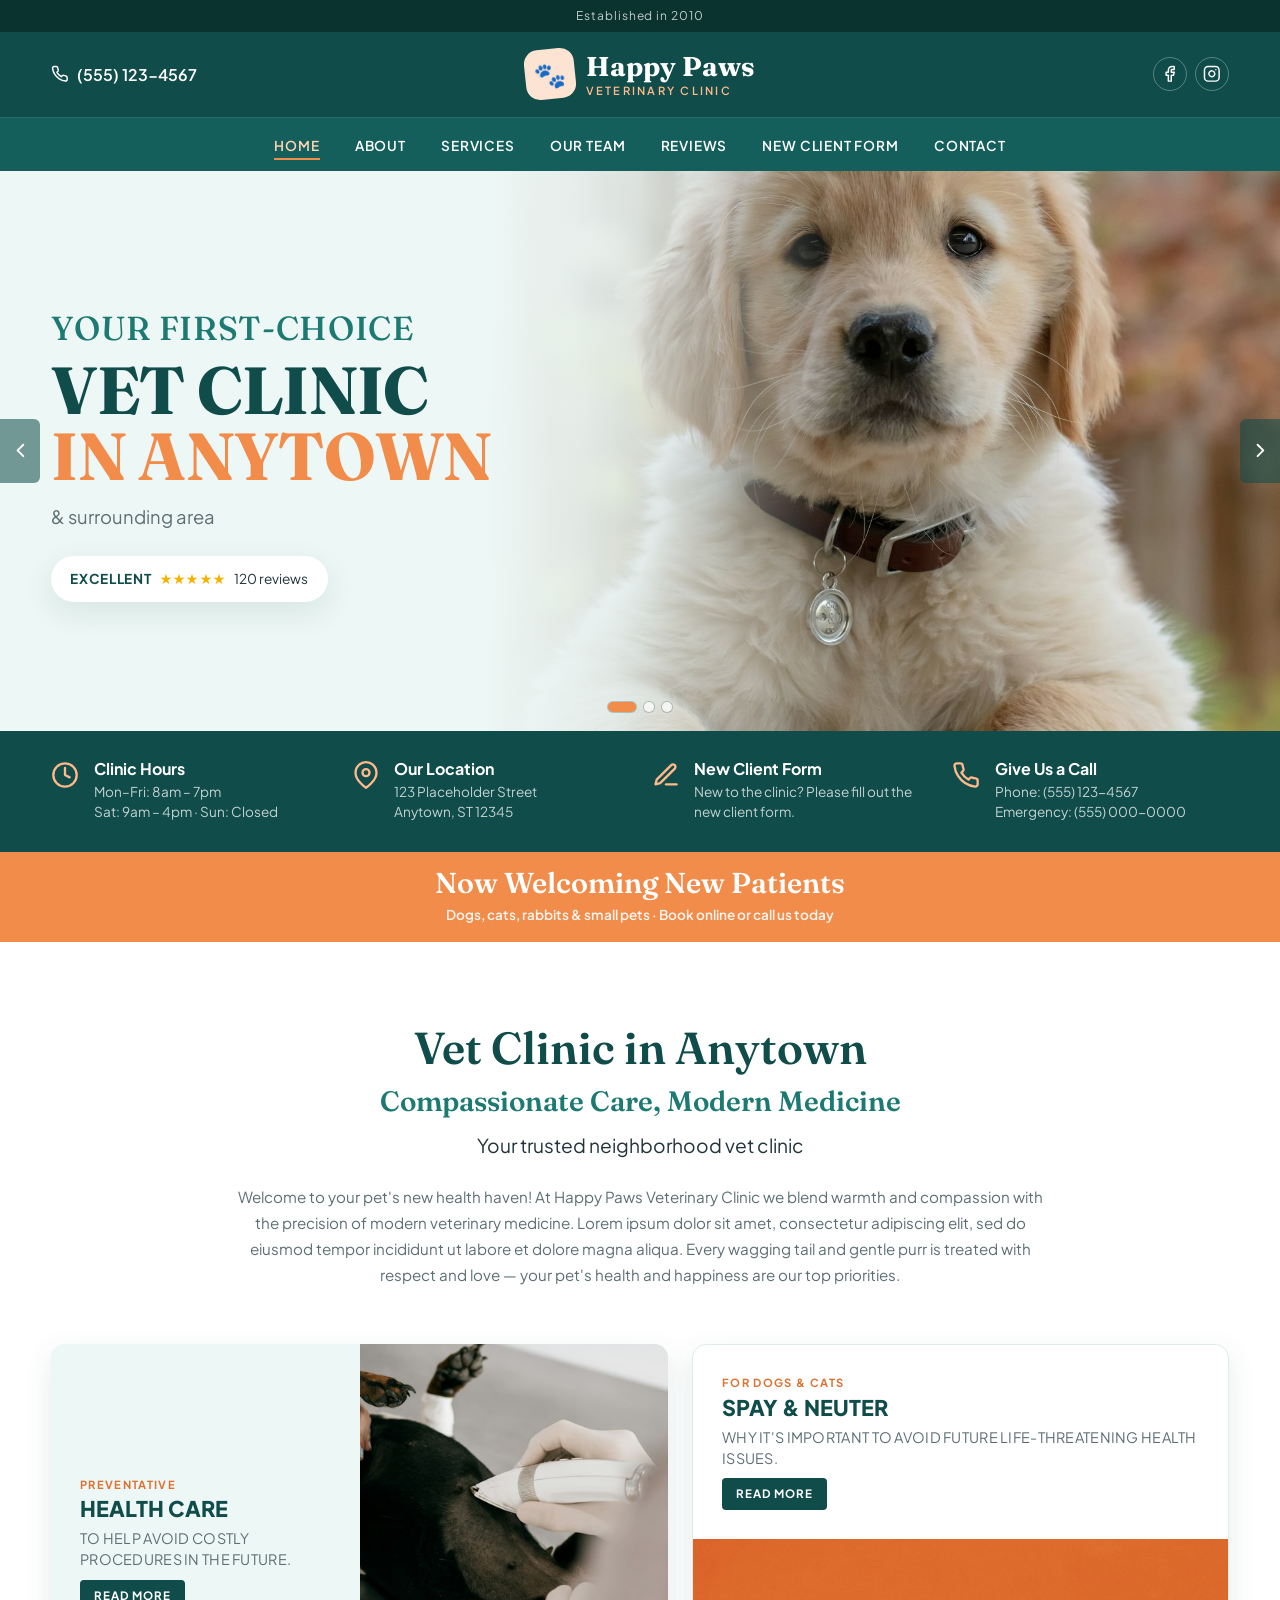
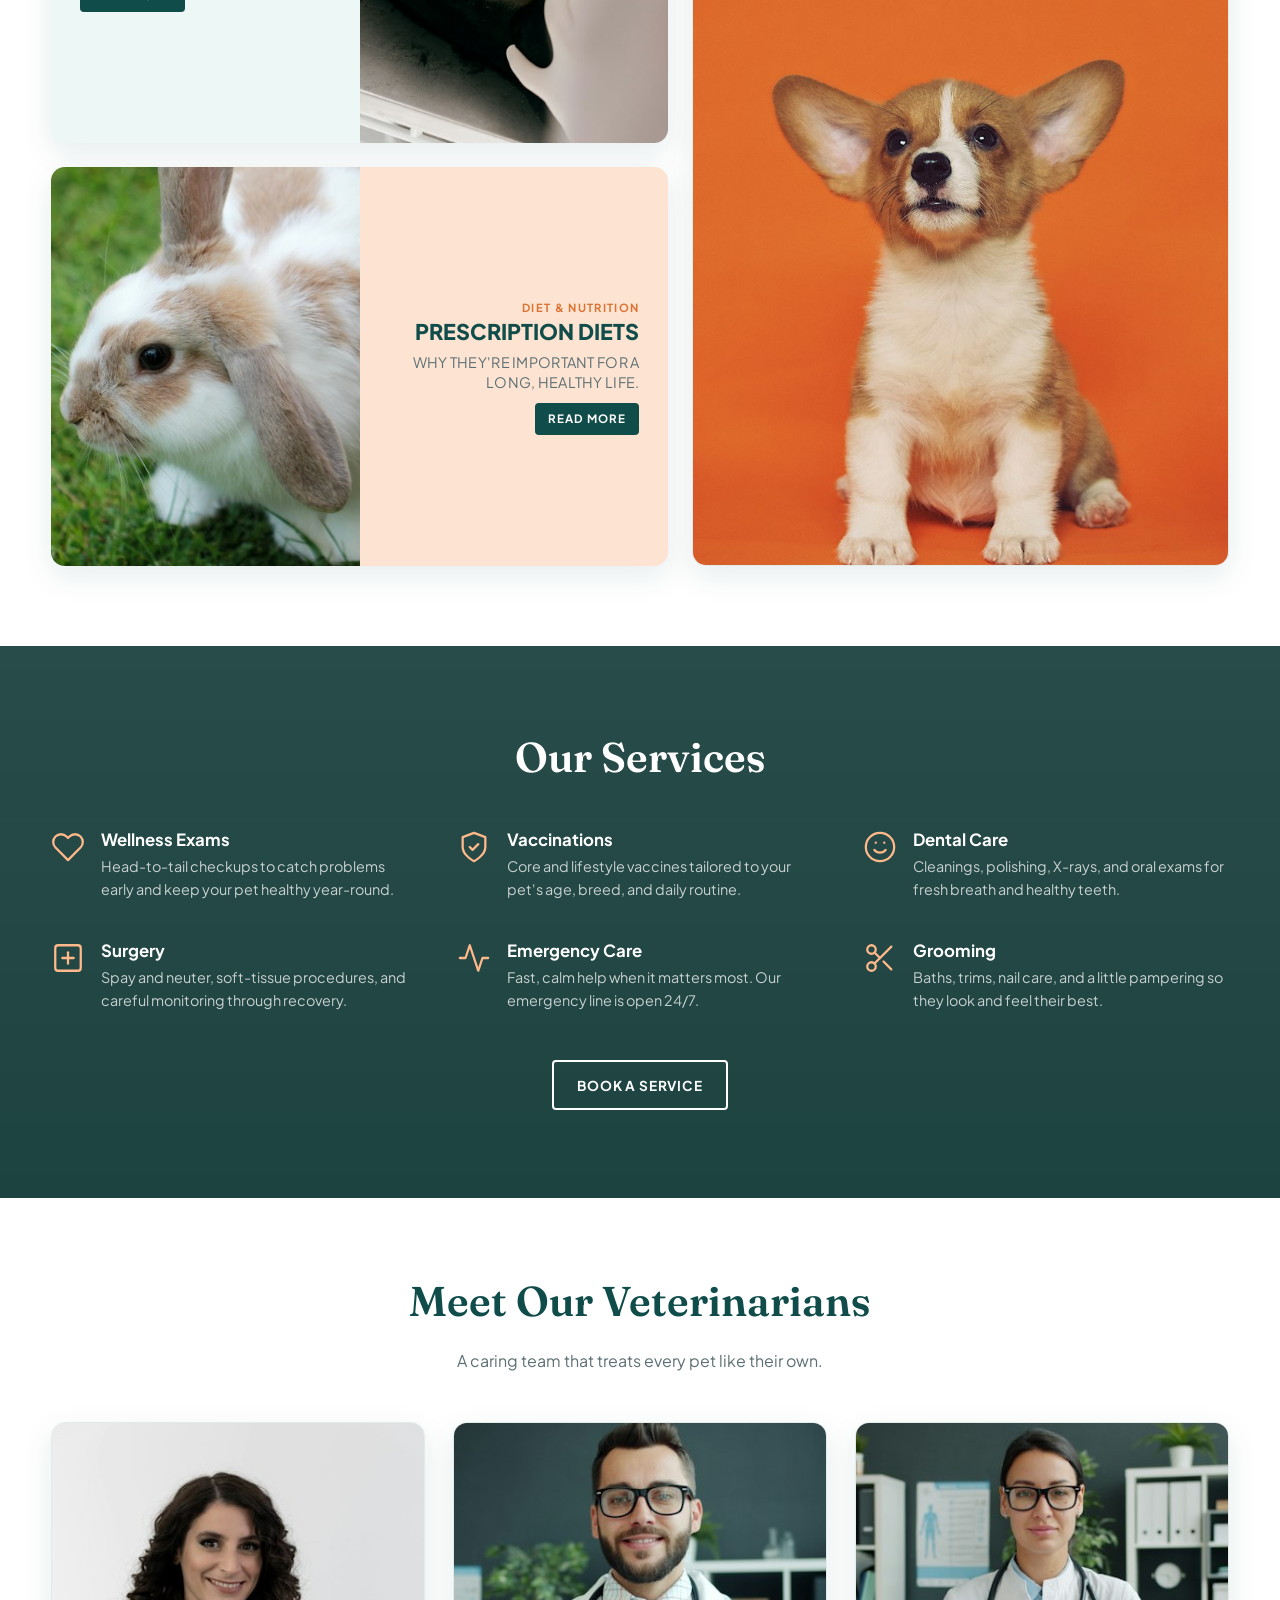
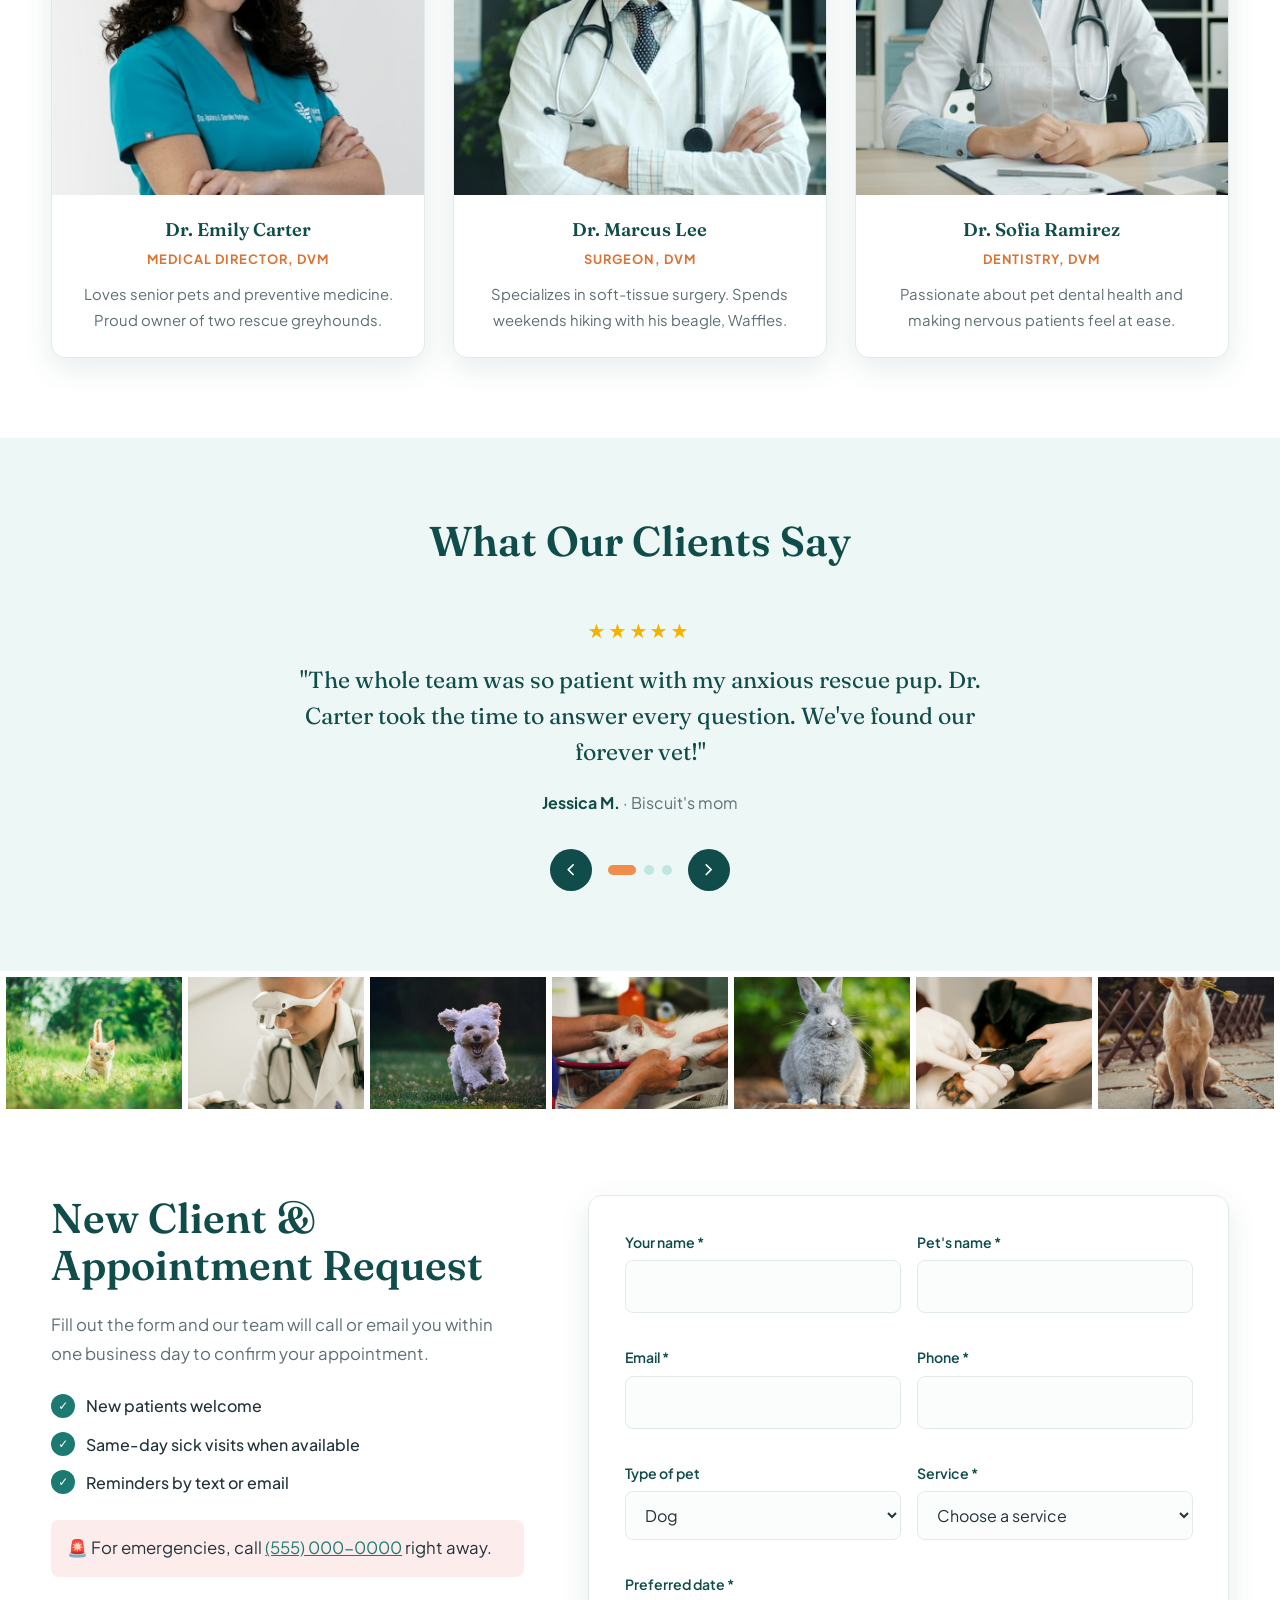
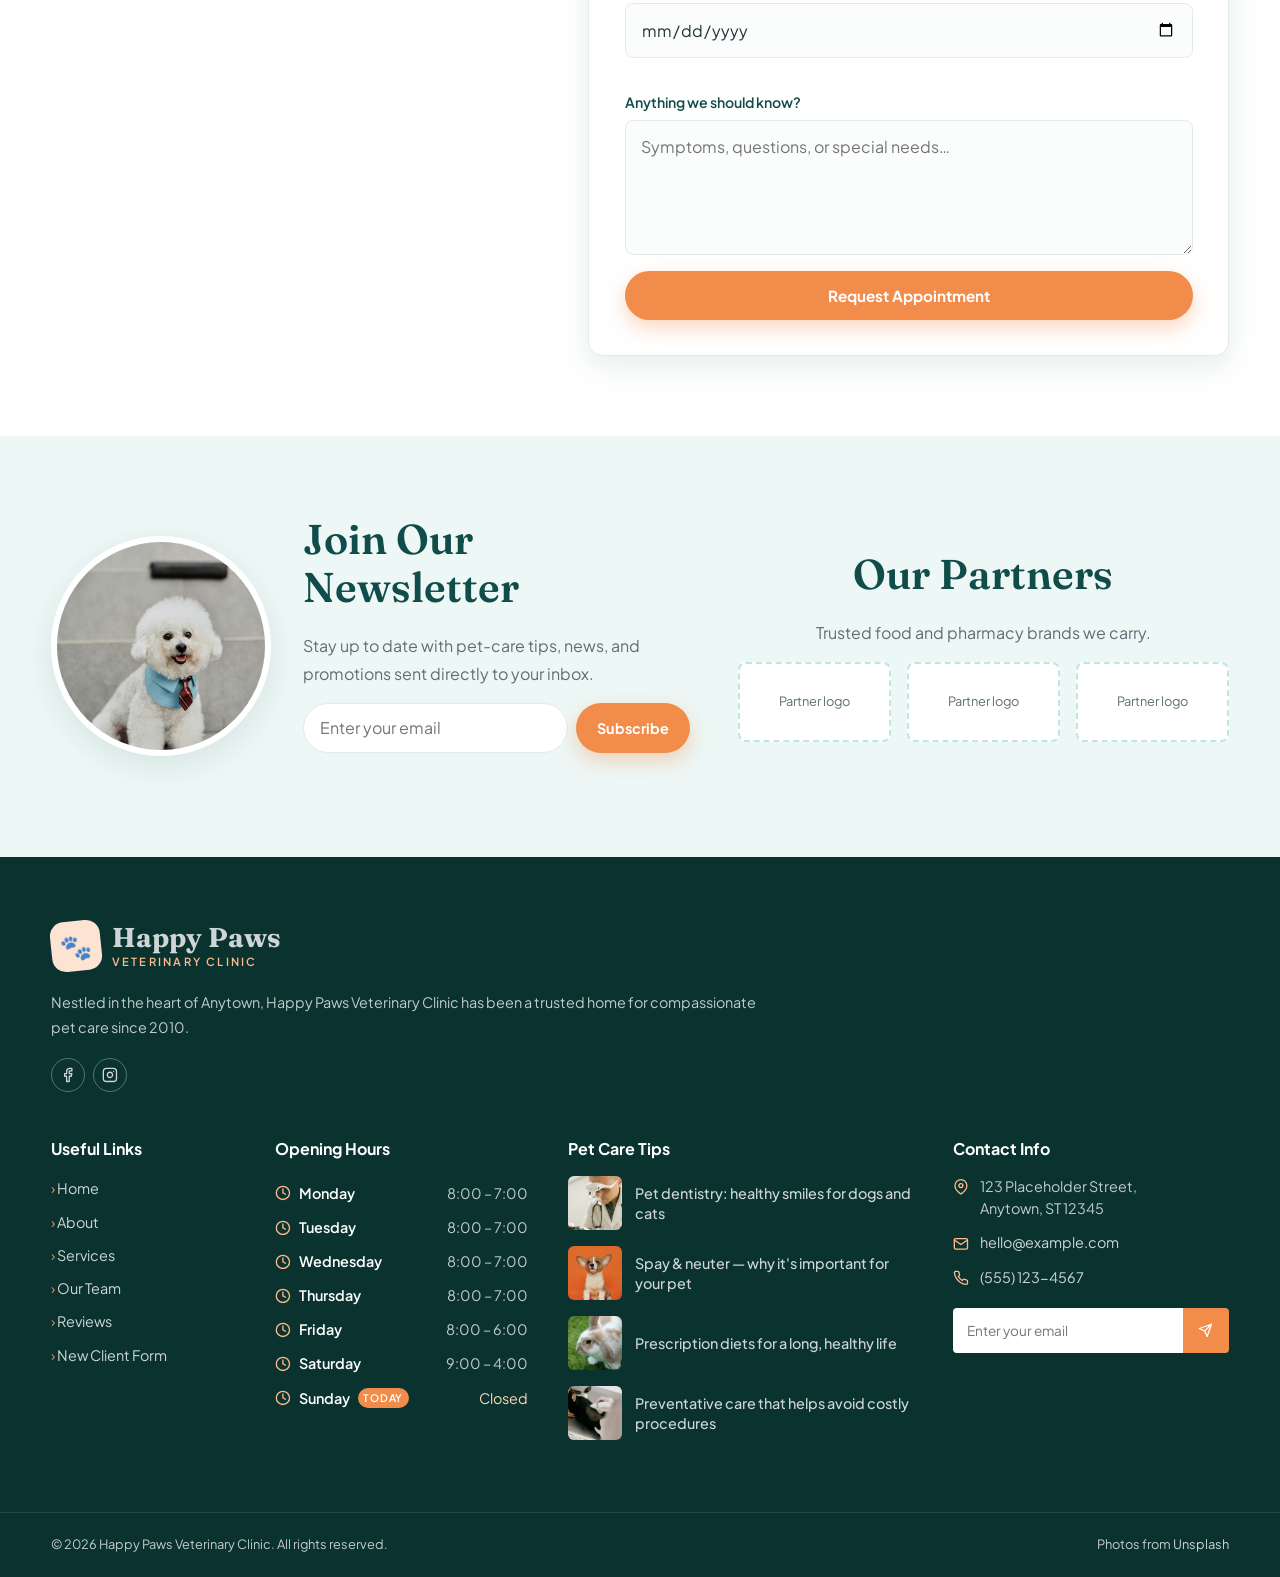
==== index.html @ 0210ee5c "Add files via upload" ====
<!DOCTYPE html>
<html lang="en">
<head>
  <meta charset="UTF-8" />
  <meta name="viewport" content="width=device-width, initial-scale=1.0" />
  <title>Happy Paws Veterinary Clinic</title>
  <meta name="description" content="Happy Paws Veterinary Clinic — compassionate, modern care for your pets." />
  <link rel="preconnect" href="https://fonts.googleapis.com" />
  <link rel="preconnect" href="https://fonts.gstatic.com" crossorigin />
  <link href="https://fonts.googleapis.com/css2?family=Fraunces:opsz,wght@9..144,500;9..144,600;9..144,700&family=Plus+Jakarta+Sans:wght@400;500;600;700&display=swap" rel="stylesheet" />
  <link rel="stylesheet" href="style.css" />
</head>
<body>

  <!-- Icon set (reused with <use href="#i-name">) -->
  <svg width="0" height="0" style="position:absolute" aria-hidden="true">
    <defs>
      <symbol id="i-clock" viewBox="0 0 24 24"><circle cx="12" cy="12" r="10"/><polyline points="12 6 12 12 16 14"/></symbol>
      <symbol id="i-pin" viewBox="0 0 24 24"><path d="M21 10c0 7-9 13-9 13s-9-6-9-13a9 9 0 0 1 18 0z"/><circle cx="12" cy="10" r="3"/></symbol>
      <symbol id="i-edit" viewBox="0 0 24 24"><path d="M12 20h9"/><path d="M16.5 3.5a2.121 2.121 0 0 1 3 3L7 19l-4 1 1-4L16.5 3.5z"/></symbol>
      <symbol id="i-phone" viewBox="0 0 24 24"><path d="M22 16.92v3a2 2 0 0 1-2.18 2 19.79 19.79 0 0 1-8.63-3.07 19.5 19.5 0 0 1-6-6 19.79 19.79 0 0 1-3.07-8.67A2 2 0 0 1 4.110 2h3a2 2 0 0 1 2 1.72 12.84 12.84 0 0 0 .7 2.81 2 2 0 0 1-.45 2.11L8.09 9.91a16 16 0 0 0 6 6l1.27-1.27a2 2 0 0 1 2.11-.45 12.84 12.84 0 0 0 2.81.7A2 2 0 0 1 22 16.92z"/></symbol>
      <symbol id="i-mail" viewBox="0 0 24 24"><path d="M4 4h16c1.1 0 2 .9 2 2v12c0 1.1-.9 2-2 2H4c-1.1 0-2-.9-2-2V6c0-1.1.9-2 2-2z"/><polyline points="22,6 12,13 2,6"/></symbol>
      <symbol id="i-facebook" viewBox="0 0 24 24"><path d="M18 2h-3a5 5 0 0 0-5 5v3H7v4h3v8h4v-8h3l1-4h-4V7a1 1 0 0 1 1-1h3z"/></symbol>
      <symbol id="i-instagram" viewBox="0 0 24 24"><rect x="2" y="2" width="20" height="20" rx="5"/><path d="M16 11.37A4 4 0 1 1 12.63 8 4 4 0 0 1 16 11.370z"/><line x1="17.5" y1="6.5" x2="17.51" y2="6.5"/></symbol>
      <symbol id="i-heart" viewBox="0 0 24 24"><path d="M20.84 4.61a5.5 5.5 0 0 0-7.78 0L12 5.67l-1.06-1.06a5.5 5.5 0 0 0-7.78 7.78l1.06 1.06L12 21.23l7.78-7.78 1.06-1.06a5.5 5.5 0 0 0 0-7.78z"/></symbol>
      <symbol id="i-shield" viewBox="0 0 24 24"><path d="M12 22s8-4 8-10V5l-8-3-8 3v7c0 6 8 10 8 10z"/><polyline points="9 12 11 14 15 10"/></symbol>
      <symbol id="i-smile" viewBox="0 0 24 24"><circle cx="12" cy="12" r="10"/><path d="M8 14s1.5 2 4 2 4-2 4-2"/><line x1="9" y1="9" x2="9.01" y2="9"/><line x1="15" y1="9" x2="15.01" y2="9"/></symbol>
      <symbol id="i-plus" viewBox="0 0 24 24"><rect x="3" y="3" width="18" height="18" rx="2"/><line x1="12" y1="8" x2="12" y2="16"/><line x1="8" y1="12" x2="16" y2="12"/></symbol>
      <symbol id="i-pulse" viewBox="0 0 24 24"><polyline points="22 12 18 12 15 21 9 3 6 12 2 12"/></symbol>
      <symbol id="i-scissors" viewBox="0 0 24 24"><circle cx="6" cy="6" r="3"/><circle cx="6" cy="18" r="3"/><line x1="20" y1="4" x2="8.12" y2="15.88"/><line x1="14.47" y1="14.48" x2="20" y2="20"/><line x1="8.12" y1="8.12" x2="12" y2="12"/></symbol>
      <symbol id="i-left" viewBox="0 0 24 24"><polyline points="15 18 9 12 15 6"/></symbol>
      <symbol id="i-right" viewBox="0 0 24 24"><polyline points="9 18 15 12 9 6"/></symbol>
      <symbol id="i-up" viewBox="0 0 24 24"><polyline points="18 15 12 9 6 15"/></symbol>
      <symbol id="i-send" viewBox="0 0 24 24"><line x1="22" y1="2" x2="11" y2="13"/><polygon points="22 2 15 22 11 13 2 9 22 2"/></symbol>
    </defs>
  </svg>

  <!-- ========== Thin top strip ========== -->
  <div class="strip-top">Established in 2010</div>

  <!-- ========== Brand header: phone · logo · social ========== -->
  <div class="brandbar">
    <div class="container brandbar-inner">
      <a href="tel:5551234567" class="brand-phone"><svg class="i"><use href="#i-phone"/></svg> (555) 123-4567</a>
      <a href="#home" class="logo logo-light">
        <span class="logo-icon">🐾</span>
        <span class="logo-text">Happy Paws<small>Veterinary Clinic</small></span>
      </a>
      <div class="social">
        <a href="#" aria-label="Facebook"><svg class="i"><use href="#i-facebook"/></svg></a>
        <a href="#" aria-label="Instagram"><svg class="i"><use href="#i-instagram"/></svg></a>
      </div>
    </div>
  </div>

  <!-- ========== Sticky Navigation ========== -->
  <header class="navbar" id="navbar">
    <div class="container nav-inner">
      <a href="#home" class="nav-logo">🐾 Happy Paws</a>
      <button class="nav-toggle" id="navToggle" aria-label="Open menu" aria-expanded="false" aria-controls="navLinks">
        <span></span><span></span><span></span>
      </button>
      <nav>
        <ul class="nav-links" id="navLinks">
          <li><a href="#home">Home</a></li>
          <li><a href="#about">About</a></li>
          <li><a href="#services">Services</a></li>
          <li><a href="#team">Our Team</a></li>
          <li><a href="#testimonials">Reviews</a></li>
          <li><a href="#contact">New Client Form</a></li>
          <li><a href="#footer">Contact</a></li>
        </ul>
      </nav>
    </div>
  </header>

  <main>
    <!-- ========== Hero slider ========== -->
    <section class="hero" id="home" aria-roledescription="carousel" aria-label="Welcome">
      <div class="hero-slide active">
        <img src="images/hero-1.jpg" alt="Golden retriever puppy looking at the camera" class="hero-img" />
        <div class="container hero-content">
          <p class="hero-kicker">Your first-choice</p>
          <h1>Vet Clinic <span>in Anytown</span></h1>
          <p class="hero-sub">&amp; surrounding area</p>
          <div class="review-badge"><strong>Excellent</strong> <span class="stars">★★★★★</span> 120 reviews</div>
        </div>
      </div>
      <div class="hero-slide">
        <img src="images/hero-2.jpg" alt="Veterinarian examining a dachshund" class="hero-img" />
        <div class="container hero-content">
          <p class="hero-kicker">Gentle hands,</p>
          <h1>Modern <span>Medicine</span></h1>
          <p class="hero-sub">Full-service care under one roof</p>
          <a href="#services" class="btn btn-accent">Explore Services</a>
        </div>
      </div>
      <div class="hero-slide">
        <img src="images/hero-3.jpg" alt="Tabby kitten sitting on a wooden floor" class="hero-img hero-img-top" />
        <div class="container hero-content">
          <p class="hero-kicker">New patients</p>
          <h1>Always <span>Welcome</span></h1>
          <p class="hero-sub">Book your first visit in minutes</p>
          <a href="#contact" class="btn btn-accent">Book an Appointment</a>
        </div>
      </div>
      <button class="hero-arrow prev" id="heroPrev" aria-label="Previous slide"><svg class="i"><use href="#i-left"/></svg></button>
      <button class="hero-arrow next" id="heroNext" aria-label="Next slide"><svg class="i"><use href="#i-right"/></svg></button>
      <div class="hero-dots" id="heroDots"></div>
    </section>

    <!-- ========== Info strip ========== -->
    <section class="info-strip">
      <div class="container info-grid">
        <div class="info-item">
          <svg class="i"><use href="#i-clock"/></svg>
          <div><h3>Clinic Hours</h3><p>Mon–Fri: 8am – 7pm<br />Sat: 9am – 4pm · Sun: Closed</p></div>
        </div>
        <div class="info-item">
          <svg class="i"><use href="#i-pin"/></svg>
          <div><h3>Our Location</h3><p>123 Placeholder Street<br />Anytown, ST 12345</p></div>
        </div>
        <a class="info-item" href="#contact">
          <svg class="i"><use href="#i-edit"/></svg>
          <div><h3>New Client Form</h3><p>New to the clinic? Please fill out the new client form.</p></div>
        </a>
        <a class="info-item" href="tel:5551234567">
          <svg class="i"><use href="#i-phone"/></svg>
          <div><h3>Give Us a Call</h3><p>Phone: (555) 123-4567<br />Emergency: (555) 000-0000</p></div>
        </a>
      </div>
    </section>

    <!-- ========== Announcement banner ========== -->
    <div class="banner">
      <div class="container">
        <strong>Now Welcoming New Patients</strong>
        <span>Dogs, cats, rabbits &amp; small pets · Book online or call us today</span>
      </div>
    </div>

    <!-- ========== Intro + promo tiles ========== -->
    <section class="section intro" id="about">
      <div class="container intro-inner">
        <h2>Vet Clinic in Anytown</h2>
        <p class="intro-lead">Compassionate Care, Modern Medicine</p>
        <p class="intro-sub">Your trusted neighborhood vet clinic</p>
        <p>
          Welcome to your pet's new health haven! At Happy Paws Veterinary Clinic we
          blend warmth and compassion with the precision of modern veterinary medicine.
          Lorem ipsum dolor sit amet, consectetur adipiscing elit, sed do eiusmod tempor
          incididunt ut labore et dolore magna aliqua. Every wagging tail and gentle purr
          is treated with respect and love — your pet's health and happiness are our
          top priorities.
        </p>
      </div>

      <div class="container promo-grid">
        <a href="#contact" class="promo promo-health">
          <div class="promo-text">
            <small>Preventative</small>
            <h3>Health Care</h3>
            <p>To help avoid costly procedures in the future.</p>
            <span class="btn-dark">Read more</span>
          </div>
          <img src="images/promo-health.jpg" alt="Veterinarian checking a dog on an exam table" />
        </a>

        <a href="#contact" class="promo promo-tall">
          <div class="promo-text">
            <small>For dogs &amp; cats</small>
            <h3>Spay &amp; Neuter</h3>
            <p>Why it's important to avoid future life-threatening health issues.</p>
            <span class="btn-dark">Read more</span>
          </div>
          <img src="images/promo-spay.jpg" alt="Corgi puppy on an orange background" />
        </a>

        <a href="#contact" class="promo promo-diet">
          <img src="images/promo-diet.jpg" alt="Brown and white lop-eared rabbit on grass" />
          <div class="promo-text">
            <small>Diet &amp; nutrition</small>
            <h3>Prescription Diets</h3>
            <p>Why they're important for a long, healthy life.</p>
            <span class="btn-dark">Read more</span>
          </div>
        </a>
      </div>
    </section>

    <!-- ========== Services (photo background) ========== -->
    <section class="services" id="services">
      <div class="container">
        <h2>Our Services</h2>
        <div class="services-grid">
          <article class="service">
            <svg class="i"><use href="#i-heart"/></svg>
            <div><h3>Wellness Exams</h3><p>Head-to-tail checkups to catch problems early and keep your pet healthy year-round.</p></div>
          </article>
          <article class="service">
            <svg class="i"><use href="#i-shield"/></svg>
            <div><h3>Vaccinations</h3><p>Core and lifestyle vaccines tailored to your pet's age, breed, and daily routine.</p></div>
          </article>
          <article class="service">
            <svg class="i"><use href="#i-smile"/></svg>
            <div><h3>Dental Care</h3><p>Cleanings, polishing, X-rays, and oral exams for fresh breath and healthy teeth.</p></div>
          </article>
          <article class="service">
            <svg class="i"><use href="#i-plus"/></svg>
            <div><h3>Surgery</h3><p>Spay and neuter, soft-tissue procedures, and careful monitoring through recovery.</p></div>
          </article>
          <article class="service">
            <svg class="i"><use href="#i-pulse"/></svg>
            <div><h3>Emergency Care</h3><p>Fast, calm help when it matters most. Our emergency line is open 24/7.</p></div>
          </article>
          <article class="service">
            <svg class="i"><use href="#i-scissors"/></svg>
            <div><h3>Grooming</h3><p>Baths, trims, nail care, and a little pampering so they look and feel their best.</p></div>
          </article>
        </div>
        <a href="#contact" class="btn btn-ghost">Book a Service</a>
      </div>
    </section>

    <!-- ========== Team ========== -->
    <section class="section" id="team">
      <div class="container">
        <div class="section-head">
          <h2>Meet Our Veterinarians</h2>
          <p>A caring team that treats every pet like their own.</p>
        </div>
        <div class="team-grid">
          <article class="vet-card">
            <img src="images/vet-emily.jpg" alt="Portrait of Dr. Emily Carter" />
            <div class="vet-info">
              <h3>Dr. Emily Carter</h3>
              <p class="role">Medical Director, DVM</p>
              <p>Loves senior pets and preventive medicine. Proud owner of two rescue greyhounds.</p>
            </div>
          </article>
          <article class="vet-card">
            <img src="images/vet-marcus.jpg" alt="Portrait of Dr. Marcus Lee" />
            <div class="vet-info">
              <h3>Dr. Marcus Lee</h3>
              <p class="role">Surgeon, DVM</p>
              <p>Specializes in soft-tissue surgery. Spends weekends hiking with his beagle, Waffles.</p>
            </div>
          </article>
          <article class="vet-card">
            <img src="images/vet-sofia.jpg" alt="Portrait of Dr. Sofia Ramirez" class="pos-top" />
            <div class="vet-info">
              <h3>Dr. Sofia Ramirez</h3>
              <p class="role">Dentistry, DVM</p>
              <p>Passionate about pet dental health and making nervous patients feel at ease.</p>
            </div>
          </article>
        </div>
      </div>
    </section>

    <!-- ========== Testimonials ========== -->
    <section class="section section-tint" id="testimonials">
      <div class="container">
        <div class="section-head">
          <h2>What Our Clients Say</h2>
        </div>
        <div class="slider" id="slider">
          <div class="slides" id="slides">
            <figure class="testimonial">
              <div class="stars" aria-label="5 out of 5 stars">★★★★★</div>
              <blockquote>"The whole team was so patient with my anxious rescue pup. Dr. Carter took the time to answer every question. We've found our forever vet!"</blockquote>
              <figcaption><strong>Jessica M.</strong> · Biscuit's mom</figcaption>
            </figure>
            <figure class="testimonial">
              <div class="stars" aria-label="5 out of 5 stars">★★★★★</div>
              <blockquote>"They saw my cat the same day for an emergency and were incredibly kind. I can't thank them enough for taking such good care of Luna."</blockquote>
              <figcaption><strong>Daniel R.</strong> · Luna's dad</figcaption>
            </figure>
            <figure class="testimonial">
              <div class="stars" aria-label="5 out of 5 stars">★★★★★</div>
              <blockquote>"Clean clinic, friendly front desk, and fair prices. Our bunny actually seems happy to visit. Highly recommend Happy Paws!"</blockquote>
              <figcaption><strong>Priya S.</strong> · Clover's mom</figcaption>
            </figure>
          </div>
          <div class="slider-controls">
            <button class="slider-btn" id="prevBtn" aria-label="Previous testimonial"><svg class="i"><use href="#i-left"/></svg></button>
            <div class="dots" id="dots"></div>
            <button class="slider-btn" id="nextBtn" aria-label="Next testimonial"><svg class="i"><use href="#i-right"/></svg></button>
          </div>
        </div>
      </div>
    </section>

    <!-- ========== Photo gallery strip ========== -->
    <section class="gallery" aria-label="Clinic photo gallery">
      <img src="images/gallery-1.jpg" alt="Orange kitten walking through grass" />
      <img src="images/gallery-2.jpg" alt="Veterinarian examining a dog's teeth" />
      <img src="images/gallery-3.jpg" alt="Fluffy white puppy running on grass" />
      <img src="images/gallery-4.jpg" alt="White kitten being examined" />
      <img src="images/gallery-5.jpg" alt="Gray rabbit sitting on a log" />
      <img src="images/gallery-6.jpg" alt="Veterinarian treating a dog's paw" />
      <img src="images/gallery-7.jpg" alt="Labrador holding a tulip in its mouth" />
    </section>

    <!-- ========== New client / appointment form ========== -->
    <section class="section" id="contact">
      <div class="container contact-grid">
        <div class="contact-intro">
          <h2>New Client &amp; Appointment Request</h2>
          <p>Fill out the form and our team will call or email you within one business day to confirm your appointment.</p>
          <ul class="contact-points">
            <li><span>✓</span> New patients welcome</li>
            <li><span>✓</span> Same-day sick visits when available</li>
            <li><span>✓</span> Reminders by text or email</li>
          </ul>
          <p class="emergency-note">🚨 For emergencies, call <a href="tel:5550000000">(555) 000-0000</a> right away.</p>
        </div>

        <form class="appt-form" id="apptForm" novalidate>
          <div class="form-row">
            <div class="field">
              <label for="ownerName">Your name *</label>
              <input type="text" id="ownerName" name="ownerName" required autocomplete="name" />
              <small class="error"></small>
            </div>
            <div class="field">
              <label for="petName">Pet's name *</label>
              <input type="text" id="petName" name="petName" required />
              <small class="error"></small>
            </div>
          </div>
          <div class="form-row">
            <div class="field">
              <label for="email">Email *</label>
              <input type="email" id="email" name="email" required autocomplete="email" />
              <small class="error"></small>
            </div>
            <div class="field">
              <label for="phone">Phone *</label>
              <input type="tel" id="phone" name="phone" required autocomplete="tel" />
              <small class="error"></small>
            </div>
          </div>
          <div class="form-row">
            <div class="field">
              <label for="petType">Type of pet</label>
              <select id="petType" name="petType">
                <option>Dog</option><option>Cat</option><option>Rabbit</option><option>Bird</option><option>Other</option>
              </select>
            </div>
            <div class="field">
              <label for="service">Service *</label>
              <select id="service" name="service" required>
                <option value="">Choose a service</option>
                <option>Wellness Exam</option><option>Vaccinations</option><option>Dental Care</option>
                <option>Surgery Consultation</option><option>Grooming</option><option>Other / Not sure</option>
              </select>
              <small class="error"></small>
            </div>
          </div>
          <div class="field">
            <label for="date">Preferred date *</label>
            <input type="date" id="date" name="date" required />
            <small class="error"></small>
          </div>
          <div class="field">
            <label for="message">Anything we should know?</label>
            <textarea id="message" name="message" rows="4" placeholder="Symptoms, questions, or special needs…"></textarea>
          </div>
          <button type="submit" class="btn btn-accent btn-block">Request Appointment</button>
          <div class="form-success" id="formSuccess" role="status" aria-live="polite" hidden></div>
        </form>
      </div>
    </section>

    <!-- ========== Newsletter + partners ========== -->
    <section class="section section-tint newsletter-section">
      <div class="container newsletter-grid">
        <div class="newsletter">
          <img src="images/newsletter.jpg" alt="Fluffy white dog wearing a blue bandana" />
          <div>
            <h2>Join Our Newsletter</h2>
            <p>Stay up to date with pet-care tips, news, and promotions sent directly to your inbox.</p>
            <form class="newsletter-form js-subscribe" novalidate>
              <input type="email" placeholder="Enter your email" aria-label="Email address" required />
              <button type="submit" class="btn btn-accent btn-sm">Subscribe</button>
            </form>
            <p class="subscribe-msg" role="status" aria-live="polite"></p>
          </div>
        </div>
        <div class="partners">
          <h2>Our Partners</h2>
          <p>Trusted food and pharmacy brands we carry.</p>
          <div class="partner-logos">
            <span>Partner logo</span><span>Partner logo</span><span>Partner logo</span>
          </div>
        </div>
      </div>
    </section>
  </main>

  <!-- ========== Footer ========== -->
  <footer class="footer" id="footer">
    <div class="container">
      <div class="footer-brand">
        <a href="#home" class="logo logo-light"><span class="logo-icon">🐾</span><span class="logo-text">Happy Paws<small>Veterinary Clinic</small></span></a>
        <p>Nestled in the heart of Anytown, Happy Paws Veterinary Clinic has been a trusted home for compassionate pet care since 2010.</p>
        <div class="social">
          <a href="#" aria-label="Facebook"><svg class="i"><use href="#i-facebook"/></svg></a>
          <a href="#" aria-label="Instagram"><svg class="i"><use href="#i-instagram"/></svg></a>
        </div>
      </div>

      <div class="footer-grid">
        <div>
          <h4>Useful Links</h4>
          <ul class="footer-links">
            <li><a href="#home">Home</a></li>
            <li><a href="#about">About</a></li>
            <li><a href="#services">Services</a></li>
            <li><a href="#team">Our Team</a></li>
            <li><a href="#testimonials">Reviews</a></li>
            <li><a href="#contact">New Client Form</a></li>
          </ul>
        </div>
        <div>
          <h4>Opening Hours</h4>
          <ul class="hours-list" id="hoursList">
            <li data-day="1"><span><svg class="i"><use href="#i-clock"/></svg>Monday</span><span>8:00 – 7:00</span></li>
            <li data-day="2"><span><svg class="i"><use href="#i-clock"/></svg>Tuesday</span><span>8:00 – 7:00</span></li>
            <li data-day="3"><span><svg class="i"><use href="#i-clock"/></svg>Wednesday</span><span>8:00 – 7:00</span></li>
            <li data-day="4"><span><svg class="i"><use href="#i-clock"/></svg>Thursday</span><span>8:00 – 7:00</span></li>
            <li data-day="5"><span><svg class="i"><use href="#i-clock"/></svg>Friday</span><span>8:00 – 6:00</span></li>
            <li data-day="6"><span><svg class="i"><use href="#i-clock"/></svg>Saturday</span><span>9:00 – 4:00</span></li>
            <li data-day="0"><span><svg class="i"><use href="#i-clock"/></svg>Sunday</span><span>Closed</span></li>
          </ul>
        </div>
        <div>
          <h4>Pet Care Tips</h4>
          <ul class="footer-posts">
            <li><a href="#"><img src="images/gallery-2.jpg" alt="" /><span>Pet dentistry: healthy smiles for dogs and cats</span></a></li>
            <li><a href="#"><img src="images/promo-spay.jpg" alt="" /><span>Spay &amp; neuter — why it's important for your pet</span></a></li>
            <li><a href="#"><img src="images/promo-diet.jpg" alt="" /><span>Prescription diets for a long, healthy life</span></a></li>
            <li><a href="#"><img src="images/promo-health.jpg" alt="" /><span>Preventative care that helps avoid costly procedures</span></a></li>
          </ul>
        </div>
        <div>
          <h4>Contact Info</h4>
          <ul class="footer-contact">
            <li><svg class="i"><use href="#i-pin"/></svg><span>123 Placeholder Street,<br />Anytown, ST 12345</span></li>
            <li><svg class="i"><use href="#i-mail"/></svg><a href="mailto:hello@example.com">hello@example.com</a></li>
            <li><svg class="i"><use href="#i-phone"/></svg><a href="tel:5551234567">(555) 123-4567</a></li>
          </ul>
          <form class="footer-subscribe js-subscribe" novalidate>
            <input type="email" placeholder="Enter your email" aria-label="Email address" required />
            <button type="submit" aria-label="Subscribe"><svg class="i"><use href="#i-send"/></svg></button>
          </form>
          <p class="subscribe-msg" role="status" aria-live="polite"></p>
        </div>
      </div>
    </div>
    <div class="footer-bottom">
      <div class="container footer-bottom-inner">
        <p>© <span id="year"></span> Happy Paws Veterinary Clinic. All rights reserved.</p>
        <p>Photos from <a href="https://unsplash.com" target="_blank" rel="noopener">Unsplash</a></p>
      </div>
    </div>
  </footer>

  <button class="to-top" id="toTop" aria-label="Back to top"><svg class="i"><use href="#i-up"/></svg></button>

  <script src="script.js"></script>
</body>
</html>
---- style.css ----
/* =========================================================
   Happy Paws Veterinary Clinic — Styles
   Edit the variables below to re-theme the whole site.
   ========================================================= */
:root {
  --teal-950: #0a3330;
  --teal-900: #0f4c4a;
  --teal-800: #145f5b;
  --teal-700: #1d7a72;
  --teal-500: #3aa99f;
  --teal-200: #bfe6e0;
  --teal-50:  #edf7f5;

  --accent:      #f28c4b;
  --accent-dark: #dc7333;
  --peach:       #fde4d2;

  --text:   #22333a;
  --muted:  #5d6f74;
  --white:  #ffffff;
  --border: #e3ebe9;
  --error:  #d64545;

  --radius-sm: 8px;
  --radius:    14px;
  --shadow:    0 10px 30px rgba(15, 76, 74, 0.10);

  --font-head: "Fraunces", Georgia, serif;
  --font-body: "Plus Jakarta Sans", system-ui, sans-serif;
  --nav-h: 54px;
}

/* ---------- Base ---------- */
*, *::before, *::after { box-sizing: border-box; }
html { scroll-behavior: smooth; scroll-padding-top: var(--nav-h); }
body { margin: 0; font-family: var(--font-body); color: var(--text); background: var(--white); line-height: 1.7; -webkit-font-smoothing: antialiased; }
img { max-width: 100%; display: block; }
h1, h2, h3, h4 { font-family: var(--font-head); color: var(--teal-900); line-height: 1.15; margin: 0 0 .5em; font-weight: 600; }
h2 { font-size: clamp(1.9rem, 3.6vw, 2.6rem); }
h3 { font-size: 1.15rem; }
p  { margin: 0 0 1em; }
a  { color: var(--teal-700); }
.container { width: min(1180px, 92%); margin-inline: auto; position: relative; }

.i { width: 1.1em; height: 1.1em; fill: none; stroke: currentColor; stroke-width: 2; stroke-linecap: round; stroke-linejoin: round; flex-shrink: 0; vertical-align: -0.15em; }

/* ---------- Buttons ---------- */
.btn {
  display: inline-block; font-family: var(--font-body); font-weight: 700; font-size: .95rem;
  text-decoration: none; padding: .85em 1.7em; border-radius: 999px; border: 2px solid transparent;
  cursor: pointer; transition: transform .2s, background .2s, color .2s, border-color .2s;
}
.btn:hover { transform: translateY(-2px); }
.btn-accent { background: var(--accent); color: var(--white); box-shadow: 0 8px 20px rgba(242,140,75,.35); }
.btn-accent:hover { background: var(--accent-dark); }
.btn-ghost { border-color: var(--white); color: var(--white); background: transparent; border-radius: 4px; text-transform: uppercase; letter-spacing: .06em; font-size: .85rem; }
.btn-ghost:hover { background: var(--white); color: var(--teal-900); }
.btn-sm { padding: .65em 1.3em; font-size: .9rem; }
.btn-block { width: 100%; }
.btn-dark {
  display: inline-block; margin-top: .6rem; background: var(--teal-900); color: var(--white);
  font-size: .72rem; font-weight: 700; letter-spacing: .08em; text-transform: uppercase;
  padding: .55em 1.2em; border-radius: 4px; transition: background .2s;
}

/* ---------- Top strip + brand bar ---------- */
.strip-top { background: var(--teal-950); color: rgba(255,255,255,.75); text-align: center; font-size: .75rem; letter-spacing: .08em; padding: .35rem 0; }
.brandbar { background: var(--teal-900); color: var(--white); }
.brandbar-inner { display: grid; grid-template-columns: 1fr auto 1fr; align-items: center; padding: 1.1rem 0; }
.brand-phone { color: var(--white); text-decoration: none; font-weight: 600; display: inline-flex; align-items: center; gap: .5rem; }
.brand-phone:hover { color: #ffd6b8; }
.brandbar .social { justify-self: end; }

.logo { display: flex; align-items: center; gap: .65rem; text-decoration: none; color: var(--teal-900); }
.logo-icon { width: 50px; height: 50px; border-radius: 14px; display: grid; place-items: center; font-size: 1.6rem; background: var(--peach); transform: rotate(-6deg); }
.logo-text { font-family: var(--font-head); font-weight: 700; font-size: 1.7rem; line-height: 1; display: flex; flex-direction: column; }
.logo-text small { font-family: var(--font-body); font-size: .7rem; font-weight: 600; letter-spacing: .2em; text-transform: uppercase; color: #ffb98a; margin-top: .3rem; }
.logo-light { color: var(--white); }

.social { display: flex; gap: .5rem; }
.social a {
  width: 34px; height: 34px; border-radius: 50%; display: grid; place-items: center;
  color: var(--white); border: 1px solid rgba(255,255,255,.3); transition: background .2s, border-color .2s;
}
.social a:hover { background: var(--accent); border-color: var(--accent); }

/* ---------- Sticky nav ---------- */
.navbar {
  position: sticky; top: 0; z-index: 100; height: var(--nav-h);
  background: var(--teal-800); border-top: 1px solid rgba(255,255,255,.08);
  transition: box-shadow .25s;
}
.navbar.scrolled { box-shadow: 0 6px 20px rgba(0,0,0,.18); }
.nav-inner { display: flex; align-items: center; justify-content: center; height: 100%; }
.nav-logo { display: none; color: var(--white); text-decoration: none; font-family: var(--font-head); font-weight: 700; font-size: 1.2rem; }
.nav-links { list-style: none; display: flex; gap: 2.2rem; margin: 0; padding: 0; }
.nav-links a { color: var(--white); text-decoration: none; font-weight: 600; font-size: .85rem; text-transform: uppercase; letter-spacing: .06em; padding: .3rem 0; border-bottom: 2px solid transparent; transition: color .2s, border-color .2s; }
.nav-links a:hover, .nav-links a.active { color: #ffd6b8; border-bottom-color: var(--accent); }

.nav-toggle { display: none; flex-direction: column; gap: 5px; background: none; border: none; cursor: pointer; padding: 8px; }
.nav-toggle span { width: 24px; height: 2.5px; background: var(--white); border-radius: 2px; transition: .25s; }
.nav-toggle.open span:nth-child(1) { transform: translateY(7.5px) rotate(45deg); }
.nav-toggle.open span:nth-child(2) { opacity: 0; }
.nav-toggle.open span:nth-child(3) { transform: translateY(-7.5px) rotate(-45deg); }

/* ---------- Hero slider ---------- */
.hero { position: relative; height: clamp(420px, 52vw, 560px); overflow: hidden; background: var(--teal-50); }
.hero-slide { position: absolute; inset: 0; opacity: 0; visibility: hidden; transition: opacity .8s ease, visibility .8s; }
.hero-slide.active { opacity: 1; visibility: visible; }
.hero-img { position: absolute; top: 0; right: 0; width: 62%; height: 100%; object-fit: cover; }
.hero-img-top { object-position: center 20%; }
.hero-slide::after {
  content: ""; position: absolute; inset: 0;
  background: linear-gradient(90deg, var(--teal-50) 38%, rgba(237,247,245,.85) 48%, rgba(237,247,245,0) 66%);
}
.hero-content { position: relative; z-index: 1; height: 100%; display: flex; flex-direction: column; justify-content: center; align-items: flex-start; }
.hero-kicker { font-family: var(--font-head); font-size: clamp(1.4rem, 2.6vw, 2.1rem); color: var(--teal-700); margin: 0; font-weight: 500; text-transform: uppercase; letter-spacing: .02em; }
.hero h1 { font-size: clamp(2.4rem, 5.2vw, 4.4rem); font-weight: 700; text-transform: uppercase; letter-spacing: -.01em; margin: 0; line-height: 1; max-width: 52%; }
.hero h1 span { display: block; color: var(--accent); white-space: nowrap; }
.hero-sub { color: var(--muted); font-size: 1.15rem; margin: .7rem 0 1.5rem; }
.review-badge {
  display: inline-flex; align-items: center; gap: .5rem; background: var(--white);
  padding: .7rem 1.2rem; border-radius: 999px; box-shadow: var(--shadow); font-size: .85rem;
}
.review-badge strong { text-transform: uppercase; letter-spacing: .05em; color: var(--teal-900); }
.review-badge .stars { color: #f5b301; letter-spacing: .1em; }

.hero-arrow {
  position: absolute; top: 50%; transform: translateY(-50%); z-index: 3;
  width: 40px; height: 64px; border: none; cursor: pointer;
  background: rgba(15,76,74,.55); color: var(--white); font-size: 1.3rem;
  display: grid; place-items: center; transition: background .2s;
}
.hero-arrow:hover { background: var(--accent); }
.hero-arrow.prev { left: 0; border-radius: 0 6px 6px 0; }
.hero-arrow.next { right: 0; border-radius: 6px 0 0 6px; }
.hero-dots { position: absolute; bottom: 1.2rem; left: 50%; transform: translateX(-50%); display: flex; gap: .5rem; z-index: 3; }
.hero-dots button { width: 10px; height: 10px; border-radius: 999px; border: none; padding: 0; cursor: pointer; background: rgba(255,255,255,.7); box-shadow: 0 0 0 1px rgba(15,76,74,.25); transition: .25s; }
.hero-dots button.active { width: 28px; background: var(--accent); }

/* ---------- Info strip ---------- */
.info-strip { background: var(--teal-900); color: var(--white); padding: 1.8rem 0; }
.info-grid { display: grid; grid-template-columns: repeat(4, 1fr); gap: 1.5rem; }
.info-item { display: flex; gap: .9rem; color: inherit; text-decoration: none; }
.info-item .i { width: 28px; height: 28px; color: #ffb98a; margin-top: .1rem; }
.info-item h3 { color: var(--white); font-family: var(--font-body); font-size: 1rem; font-weight: 700; margin-bottom: .25rem; }
.info-item p { margin: 0; font-size: .85rem; color: rgba(255,255,255,.75); line-height: 1.5; }
a.info-item:hover h3 { color: #ffd6b8; }

/* ---------- Banner ---------- */
.banner { background: var(--accent); color: var(--white); text-align: center; padding: .9rem 0; }
.banner strong { display: block; font-family: var(--font-head); font-size: clamp(1.3rem, 2.5vw, 1.8rem); font-weight: 600; line-height: 1.2; }
.banner span { font-size: .85rem; font-weight: 600; opacity: .92; }

/* ---------- Sections ---------- */
.section { padding: 5rem 0; }
.section-tint { background: var(--teal-50); }
.section-head { text-align: center; max-width: 640px; margin: 0 auto 3rem; }
.section-head p { color: var(--muted); }

/* ---------- Intro ---------- */
.intro-inner { text-align: center; max-width: 820px; }
.intro-inner h2 { font-size: clamp(2rem, 4vw, 2.8rem); margin-bottom: .3rem; }
.intro-lead { font-family: var(--font-head); font-size: clamp(1.3rem, 2.4vw, 1.75rem); color: var(--teal-700); font-weight: 600; margin-bottom: .2rem; }
.intro-sub { font-size: 1.2rem; color: var(--text); margin-bottom: 1.4rem; }
.intro-inner p:last-child { color: var(--muted); font-size: .95rem; }

/* ---------- Promo tiles ---------- */
.promo-grid {
  display: grid; grid-template-columns: 1.15fr 1fr; grid-template-rows: auto auto;
  gap: 1.5rem; margin-top: 3.5rem;
}
.promo {
  display: grid; grid-template-columns: 1fr 1fr; align-items: center; overflow: hidden;
  background: var(--teal-50); border-radius: var(--radius); text-decoration: none; color: inherit;
  box-shadow: var(--shadow); transition: transform .3s, box-shadow .3s;
}
.promo:hover { transform: translateY(-5px); box-shadow: 0 18px 40px rgba(15,76,74,.16); }
.promo:hover .btn-dark { background: var(--accent); }
.promo img { width: 100%; height: 100%; object-fit: cover; min-height: 220px; }
.promo-text { padding: 1.8rem; }
.promo-text small { display: block; font-size: .7rem; font-weight: 700; letter-spacing: .12em; text-transform: uppercase; color: var(--accent-dark); }
.promo-text h3 { font-family: var(--font-body); font-weight: 800; text-transform: uppercase; font-size: 1.35rem; margin: .2rem 0 .4rem; }
.promo-text p { margin: 0; color: var(--muted); font-size: .9rem; text-transform: uppercase; letter-spacing: .02em; line-height: 1.45; }
.promo-diet { background: var(--peach); }
.promo-diet .promo-text { text-align: right; }
.promo-tall { grid-column: 2; grid-row: 1 / span 2; grid-template-columns: 1fr; grid-template-rows: auto 1fr; background: var(--white); border: 1px solid var(--border); }
.promo-tall img { min-height: 300px; }

/* ---------- Services (photo background) ---------- */
.services {
  position: relative; padding: 5.5rem 0; color: var(--white); text-align: center;
  background: linear-gradient(rgba(10,51,48,.88), rgba(10,51,48,.92)), url("images/services-bg.jpg") center / cover fixed;
}
.services h2 { color: var(--white); margin-bottom: 3rem; }
.services-grid { display: grid; grid-template-columns: repeat(3, 1fr); gap: 2.5rem 2.5rem; text-align: left; margin-bottom: 3rem; }
.service { display: flex; gap: 1rem; }
.service .i { width: 34px; height: 34px; color: #ffb98a; stroke-width: 1.6; }
.service h3 { color: var(--white); font-family: var(--font-body); font-weight: 700; font-size: 1.05rem; margin-bottom: .35rem; }
.service p { margin: 0; color: rgba(255,255,255,.75); font-size: .9rem; line-height: 1.6; }

/* ---------- Team ---------- */
.team-grid { display: grid; grid-template-columns: repeat(3, 1fr); gap: 1.75rem; }
.vet-card { background: var(--white); border: 1px solid var(--border); border-radius: var(--radius); overflow: hidden; box-shadow: var(--shadow); transition: transform .3s; }
.vet-card:hover { transform: translateY(-6px); }
.vet-card img { width: 100%; aspect-ratio: 1 / 1; object-fit: cover; object-position: center 25%; }
.vet-card img.pos-top { object-position: center top; }
.vet-info { padding: 1.5rem; text-align: center; }
.vet-info p { color: var(--muted); margin: 0; font-size: .93rem; }
.vet-info .role { color: var(--accent-dark); font-weight: 700; font-size: .8rem; text-transform: uppercase; letter-spacing: .08em; margin-bottom: .7rem; }

/* ---------- Testimonials ---------- */
.slider { max-width: 780px; margin: 0 auto; overflow: hidden; }
.slides { display: flex; transition: transform .6s cubic-bezier(.65,0,.35,1); }
.testimonial { flex: 0 0 100%; margin: 0; text-align: center; padding: 0 1rem; }
.testimonial .stars { color: #f5b301; font-size: 1.2rem; letter-spacing: .2em; margin-bottom: 1rem; }
.testimonial blockquote { margin: 0 0 1.2rem; font-family: var(--font-head); font-size: clamp(1.15rem, 2.2vw, 1.45rem); line-height: 1.55; color: var(--teal-900); }
.testimonial figcaption { color: var(--muted); }
.testimonial figcaption strong { color: var(--teal-900); }
.slider-controls { display: flex; justify-content: center; align-items: center; gap: 1rem; margin-top: 2rem; }
.slider-btn { width: 42px; height: 42px; border-radius: 50%; border: none; background: var(--teal-900); color: var(--white); cursor: pointer; display: grid; place-items: center; font-size: 1.1rem; transition: background .2s; }
.slider-btn:hover { background: var(--accent); }
.dots { display: flex; gap: .5rem; }
.dot { width: 10px; height: 10px; border-radius: 999px; border: none; background: var(--teal-200); cursor: pointer; padding: 0; transition: .25s; }
.dot.active { width: 28px; background: var(--accent); }

/* ---------- Gallery strip ---------- */
.gallery { display: grid; grid-template-columns: repeat(7, 1fr); gap: 6px; padding: 6px; background: var(--white); }
.gallery img { width: 100%; aspect-ratio: 4 / 3; object-fit: cover; transition: transform .3s, filter .3s; }
.gallery img:hover { transform: scale(1.04); filter: brightness(1.05); position: relative; z-index: 1; }

/* ---------- Contact / form ---------- */
.contact-grid { display: grid; grid-template-columns: .85fr 1.15fr; gap: 4rem; align-items: start; }
.contact-intro p { color: var(--muted); font-size: 1.05rem; }
.contact-points { list-style: none; padding: 0; margin: 1.5rem 0; display: grid; gap: .7rem; }
.contact-points li { display: flex; align-items: center; gap: .7rem; font-weight: 500; }
.contact-points span { width: 24px; height: 24px; border-radius: 50%; display: grid; place-items: center; background: var(--teal-700); color: var(--white); font-size: .75rem; font-weight: 700; }
.emergency-note { background: #fdecec; padding: .9rem 1rem; border-radius: var(--radius-sm); font-size: .95rem; color: var(--text) !important; }

.appt-form { background: var(--white); border: 1px solid var(--border); border-radius: var(--radius); padding: 2.2rem; box-shadow: var(--shadow); }
.form-row { display: grid; grid-template-columns: 1fr 1fr; gap: 1rem; }
.field { display: flex; flex-direction: column; margin-bottom: 1rem; }
.field label { font-weight: 600; font-size: .88rem; margin-bottom: .35rem; color: var(--teal-900); }
.field input, .field select, .field textarea {
  font: inherit; color: var(--text); padding: .75rem .95rem;
  border: 1.5px solid var(--border); border-radius: var(--radius-sm); background: #fbfdfd;
  transition: border-color .2s, box-shadow .2s;
}
.field textarea { resize: vertical; }
.field input:focus, .field select:focus, .field textarea:focus { outline: none; border-color: var(--teal-500); box-shadow: 0 0 0 4px rgba(58,169,159,.18); }
.field.invalid input, .field.invalid select { border-color: var(--error); }
.error { color: var(--error); font-size: .8rem; min-height: 1em; margin-top: .25rem; }
.form-success { margin-top: 1rem; padding: 1rem 1.25rem; border-radius: var(--radius-sm); background: var(--teal-50); color: var(--teal-900); border: 1px solid var(--teal-200); font-weight: 500; }

/* ---------- Newsletter + partners ---------- */
.newsletter-grid { display: grid; grid-template-columns: 1.3fr 1fr; gap: 3rem; align-items: center; }
.newsletter { display: grid; grid-template-columns: 220px 1fr; gap: 2rem; align-items: center; }
.newsletter img { width: 220px; height: 220px; border-radius: 50%; object-fit: cover; border: 6px solid var(--white); box-shadow: var(--shadow); }
.newsletter p { color: var(--muted); }
.newsletter-form { display: flex; gap: .5rem; }
.newsletter-form input { flex: 1; min-width: 0; font: inherit; padding: .65rem 1rem; border: 1.5px solid var(--border); border-radius: 999px; background: var(--white); }
.newsletter-form input:focus { outline: none; border-color: var(--teal-500); }
.subscribe-msg { font-size: .85rem; margin: .5rem 0 0; min-height: 1.2em; }
.partners { text-align: center; }
.partners p { color: var(--muted); }
.partner-logos { display: grid; grid-template-columns: repeat(3, 1fr); gap: 1rem; }
.partner-logos span {
  display: grid; place-items: center; height: 80px; border-radius: var(--radius-sm);
  border: 2px dashed var(--teal-200); color: var(--muted); font-size: .8rem; background: var(--white);
}

/* ---------- Footer ---------- */
.footer { background: var(--teal-950); color: rgba(255,255,255,.75); padding-top: 4rem; font-size: .9rem; }
.footer-brand { max-width: 720px; margin-bottom: 3rem; }
.footer-brand p { margin: 1.2rem 0; }
.footer-grid { display: grid; grid-template-columns: .8fr 1.1fr 1.5fr 1.2fr; gap: 2.5rem; }
.footer h4 { color: var(--white); font-family: var(--font-body); font-size: 1rem; font-weight: 700; margin-bottom: 1.1rem; }
.footer ul { list-style: none; padding: 0; margin: 0; }
.footer a { color: rgba(255,255,255,.8); text-decoration: none; }
.footer a:hover { color: #ffd6b8; }
.footer-links li { margin-bottom: .55rem; }
.footer-links a::before { content: "› "; color: var(--accent); }

.hours-list li { display: flex; justify-content: space-between; gap: 1rem; padding: .3rem 0; }
.hours-list li span:first-child { display: inline-flex; align-items: center; gap: .5rem; color: var(--white); font-weight: 600; }
.hours-list .i { color: #ffb98a; }
.hours-list li.today { color: #ffd6b8; }
.hours-list li.today span:first-child::after { content: "Today"; font-size: .65rem; text-transform: uppercase; letter-spacing: .08em; background: var(--accent); color: var(--white); padding: .1em .5em; border-radius: 999px; }

.footer-posts li { margin-bottom: 1rem; }
.footer-posts a { display: flex; gap: .8rem; align-items: center; line-height: 1.4; font-weight: 500; }
.footer-posts img { width: 54px; height: 54px; border-radius: 6px; object-fit: cover; flex-shrink: 0; }

.footer-contact li { display: flex; gap: .7rem; margin-bottom: .8rem; line-height: 1.5; }
.footer-contact .i { color: #ffb98a; margin-top: .2rem; }
.footer-subscribe { display: flex; margin-top: 1.2rem; }
.footer-subscribe input { flex: 1; min-width: 0; font: inherit; font-size: .85rem; padding: .7rem .9rem; border: none; border-radius: 4px 0 0 4px; }
.footer-subscribe button { width: 46px; border: none; border-radius: 0 4px 4px 0; background: var(--accent); color: var(--white); cursor: pointer; display: grid; place-items: center; }
.footer-subscribe button:hover { background: var(--accent-dark); }
.footer .subscribe-msg { color: #ffd6b8; }

.footer-bottom { margin-top: 3.5rem; border-top: 1px solid rgba(255,255,255,.1); padding: 1.3rem 0; font-size: .8rem; }
.footer-bottom-inner { display: flex; justify-content: space-between; gap: 1rem; flex-wrap: wrap; }
.footer-bottom p { margin: 0; }

.to-top {
  position: fixed; right: 1.2rem; bottom: 1.2rem; z-index: 90;
  width: 44px; height: 44px; border-radius: 8px; border: none; cursor: pointer;
  background: var(--accent); color: var(--white); font-size: 1.2rem; display: grid; place-items: center;
  box-shadow: 0 8px 20px rgba(0,0,0,.2);
  opacity: 0; visibility: hidden; transform: translateY(10px); transition: .25s;
}
.to-top.show { opacity: 1; visibility: visible; transform: none; }
.to-top:hover { background: var(--accent-dark); }

/* ---------- Scroll reveal ---------- */
.reveal { opacity: 0; transform: translateY(24px); transition: opacity .7s ease, transform .7s ease; }
.reveal.visible { opacity: 1; transform: none; }

a:focus-visible, button:focus-visible { outline: 3px solid var(--accent); outline-offset: 3px; }

/* =========================================================
   Responsive
   ========================================================= */
@media (max-width: 1024px) {
  .nav-links { gap: 1.4rem; }
  .info-grid { grid-template-columns: repeat(2, 1fr); }
  .gallery { grid-template-columns: repeat(4, 1fr); }
  .gallery img:nth-child(n+5) { display: none; }
  .footer-grid { grid-template-columns: 1fr 1fr; }
  .newsletter-grid { grid-template-columns: 1fr; }
}

@media (max-width: 860px) {
  .hero h1 { max-width: 100%; }
  .hero-img { width: 100%; }
  .hero-slide::after { background: linear-gradient(90deg, rgba(237,247,245,.95) 0%, rgba(237,247,245,.8) 55%, rgba(237,247,245,.2) 100%); }
  .promo-grid { grid-template-columns: 1fr; }
  .promo-tall { grid-column: auto; grid-row: auto; grid-template-columns: 1fr 1fr; grid-template-rows: none; }
  .promo-tall img { min-height: 220px; }
  .services-grid { grid-template-columns: 1fr 1fr; }
  .team-grid { grid-template-columns: 1fr 1fr; }
  .contact-grid { grid-template-columns: 1fr; gap: 2rem; }
  .services { background-attachment: scroll; }
}

@media (max-width: 760px) {
  .brandbar { display: none; }
  .nav-inner { justify-content: space-between; }
  .nav-logo { display: block; }
  .nav-toggle { display: flex; }
  .nav-links {
    position: absolute; top: var(--nav-h); left: 0; right: 0;
    flex-direction: column; gap: 0; background: var(--teal-800);
    padding: .5rem 0 1rem; box-shadow: 0 12px 24px rgba(0,0,0,.2);
    max-height: 0; overflow: hidden; visibility: hidden; transition: max-height .3s, visibility .3s;
  }
  .nav-links.open { max-height: 480px; visibility: visible; }
  .nav-links li { text-align: center; }
  .nav-links a { display: inline-block; padding: .8rem 0; }

  .section { padding: 4rem 0; }
  .info-grid { grid-template-columns: 1fr; }
  .promo, .promo-tall { grid-template-columns: 1fr; }
  .promo-diet img { order: 2; }
  .promo-diet .promo-text { text-align: left; }
  .services-grid, .team-grid { grid-template-columns: 1fr; }
  .gallery { grid-template-columns: repeat(3, 1fr); }
  .gallery img:nth-child(n+4) { display: none; }
  .form-row { grid-template-columns: 1fr; gap: 0; }
  .appt-form { padding: 1.5rem; }
  .newsletter { grid-template-columns: 1fr; text-align: center; justify-items: center; }
  .newsletter img { width: 160px; height: 160px; }
  .footer-grid { grid-template-columns: 1fr; }
  .hero-arrow { width: 30px; height: 46px; }
  .hero-content { padding-inline: 1.6rem; }
}

@media (prefers-reduced-motion: reduce) {
  *, *::before, *::after { animation: none !important; transition: none !important; }
  html { scroll-behavior: auto; }
  .reveal { opacity: 1; transform: none; }
}
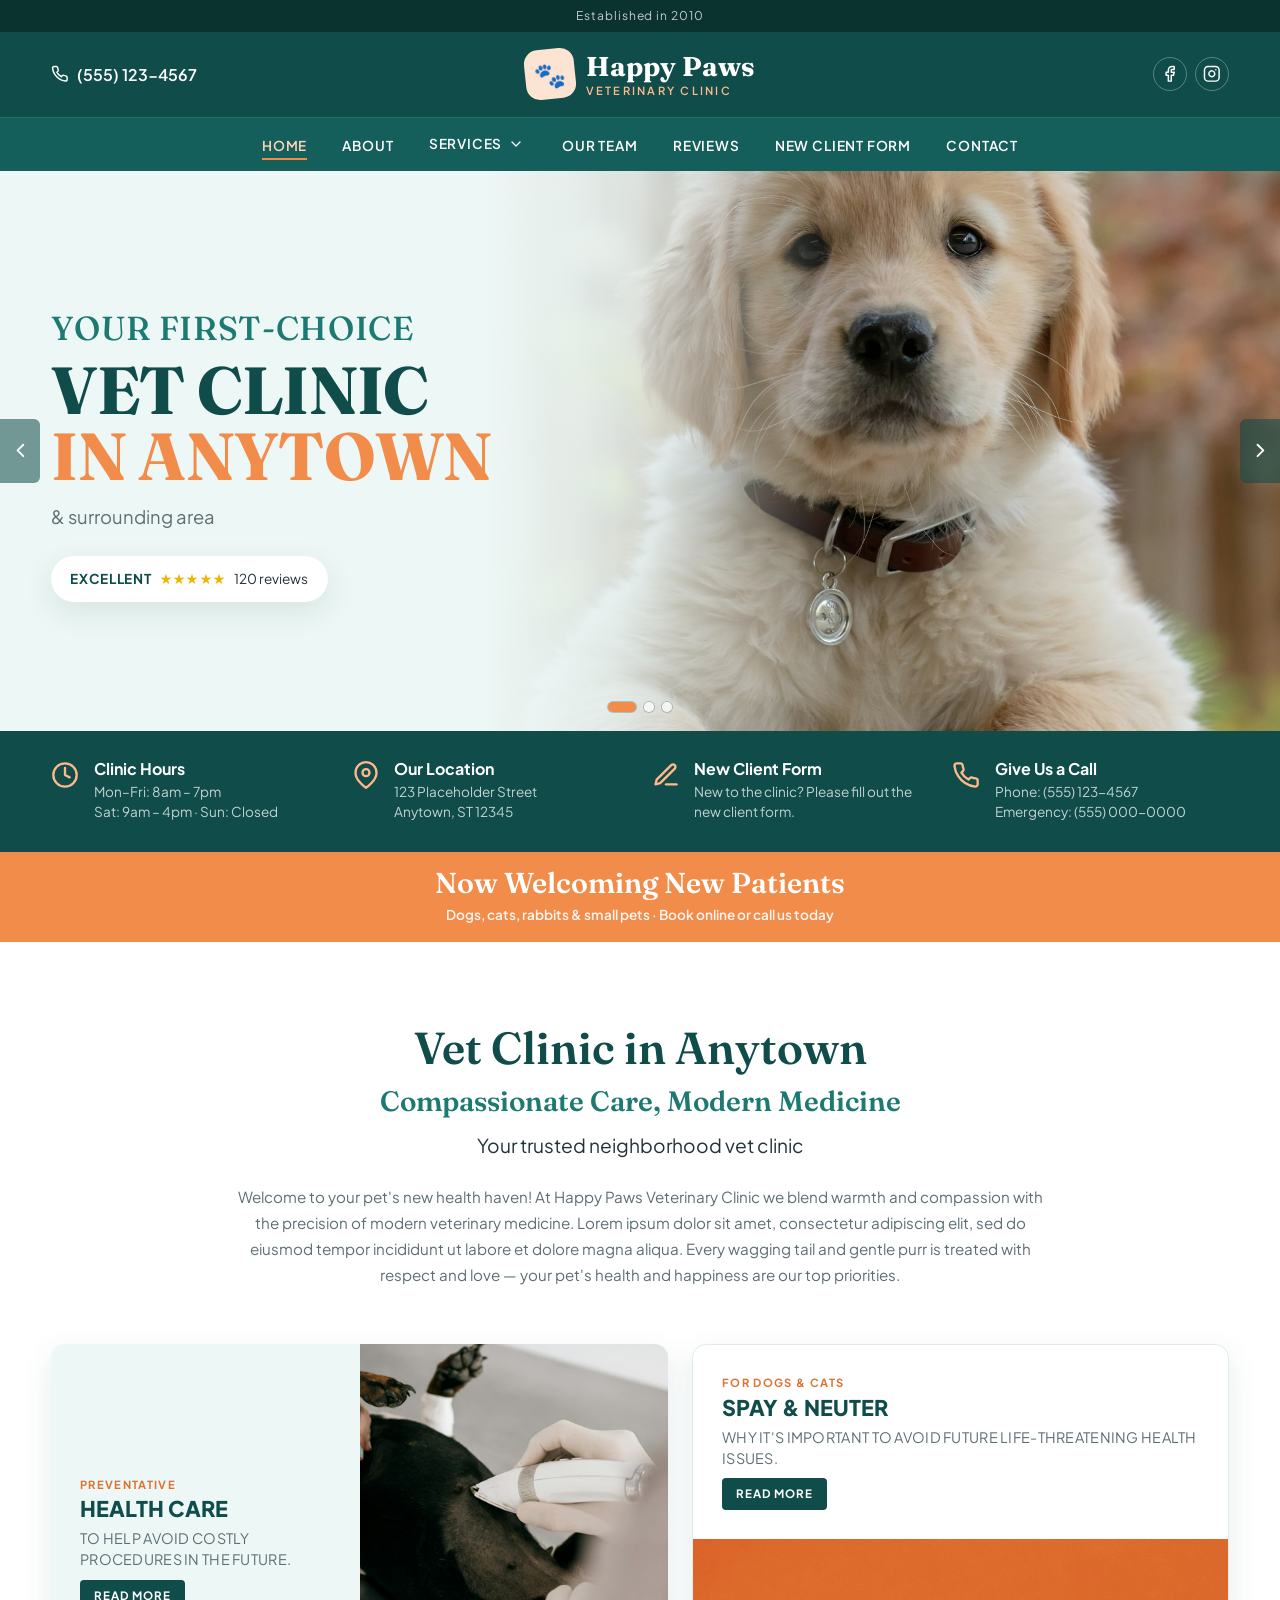
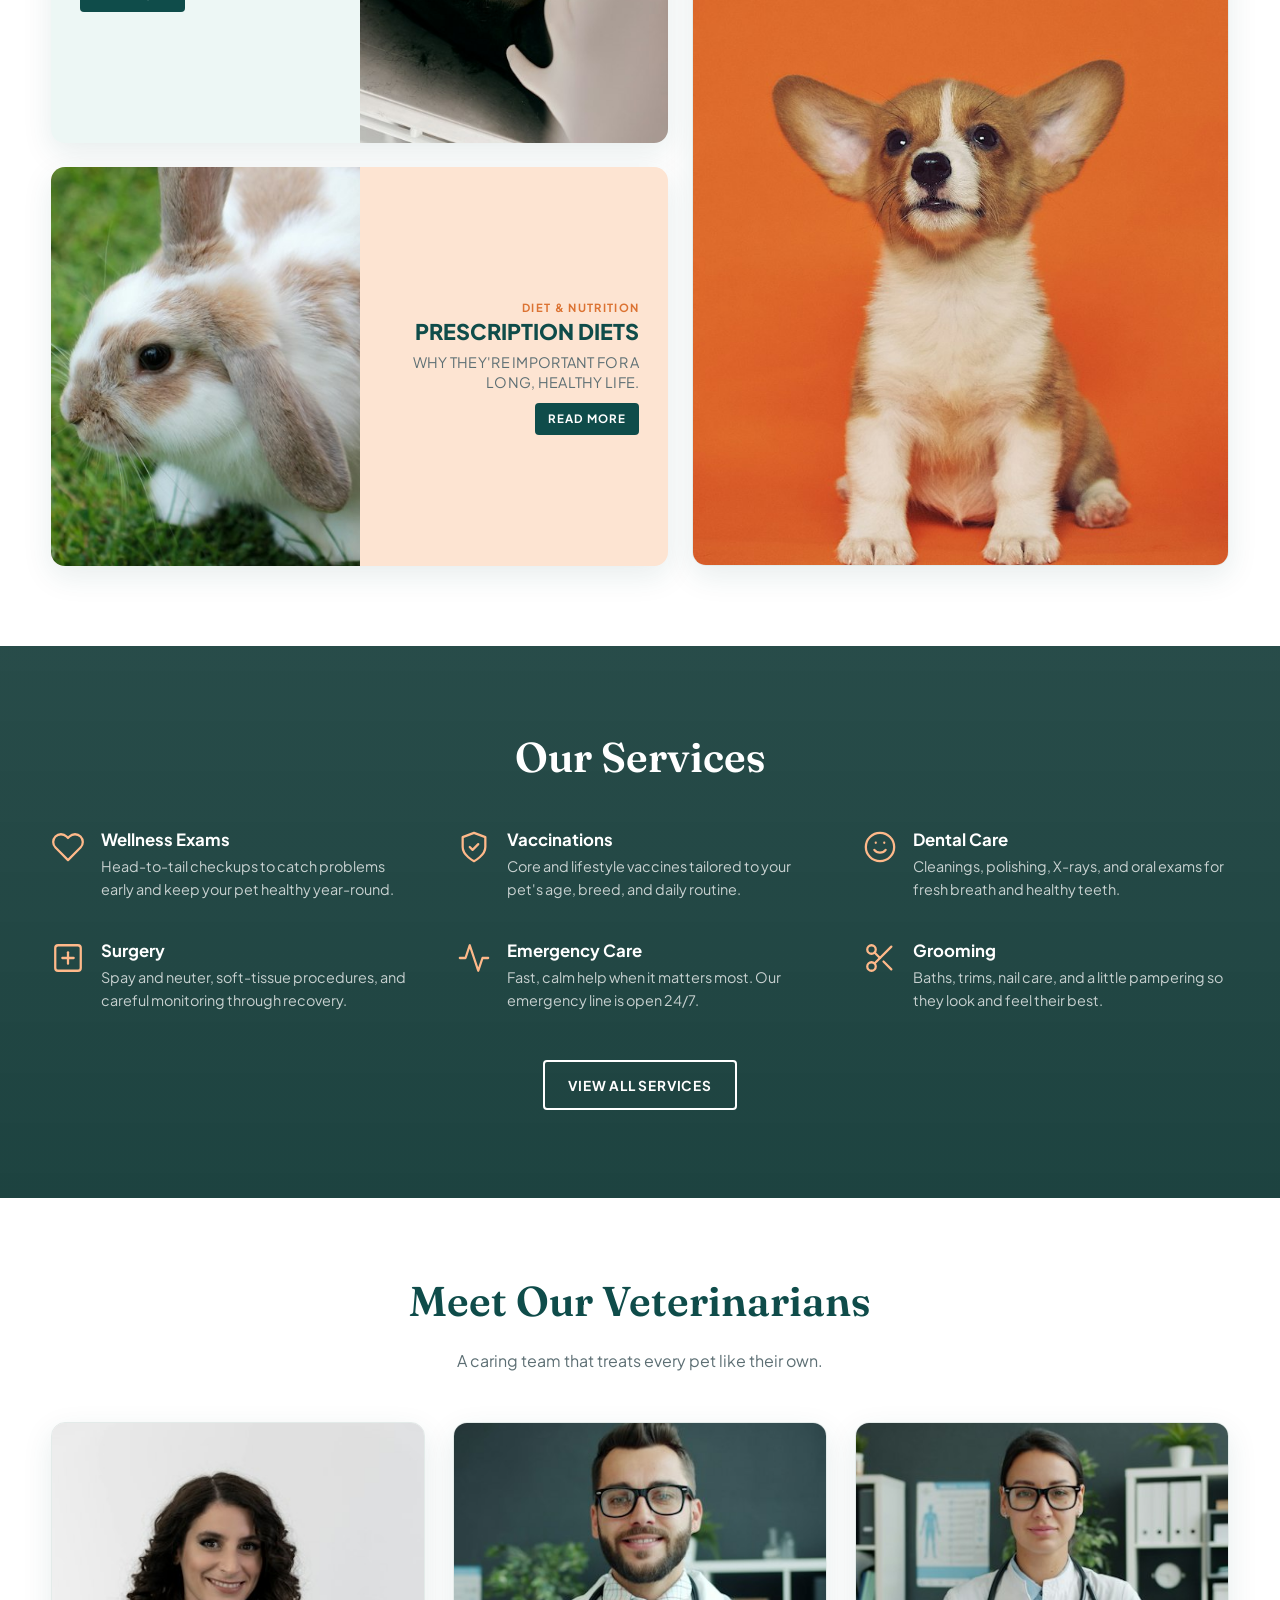
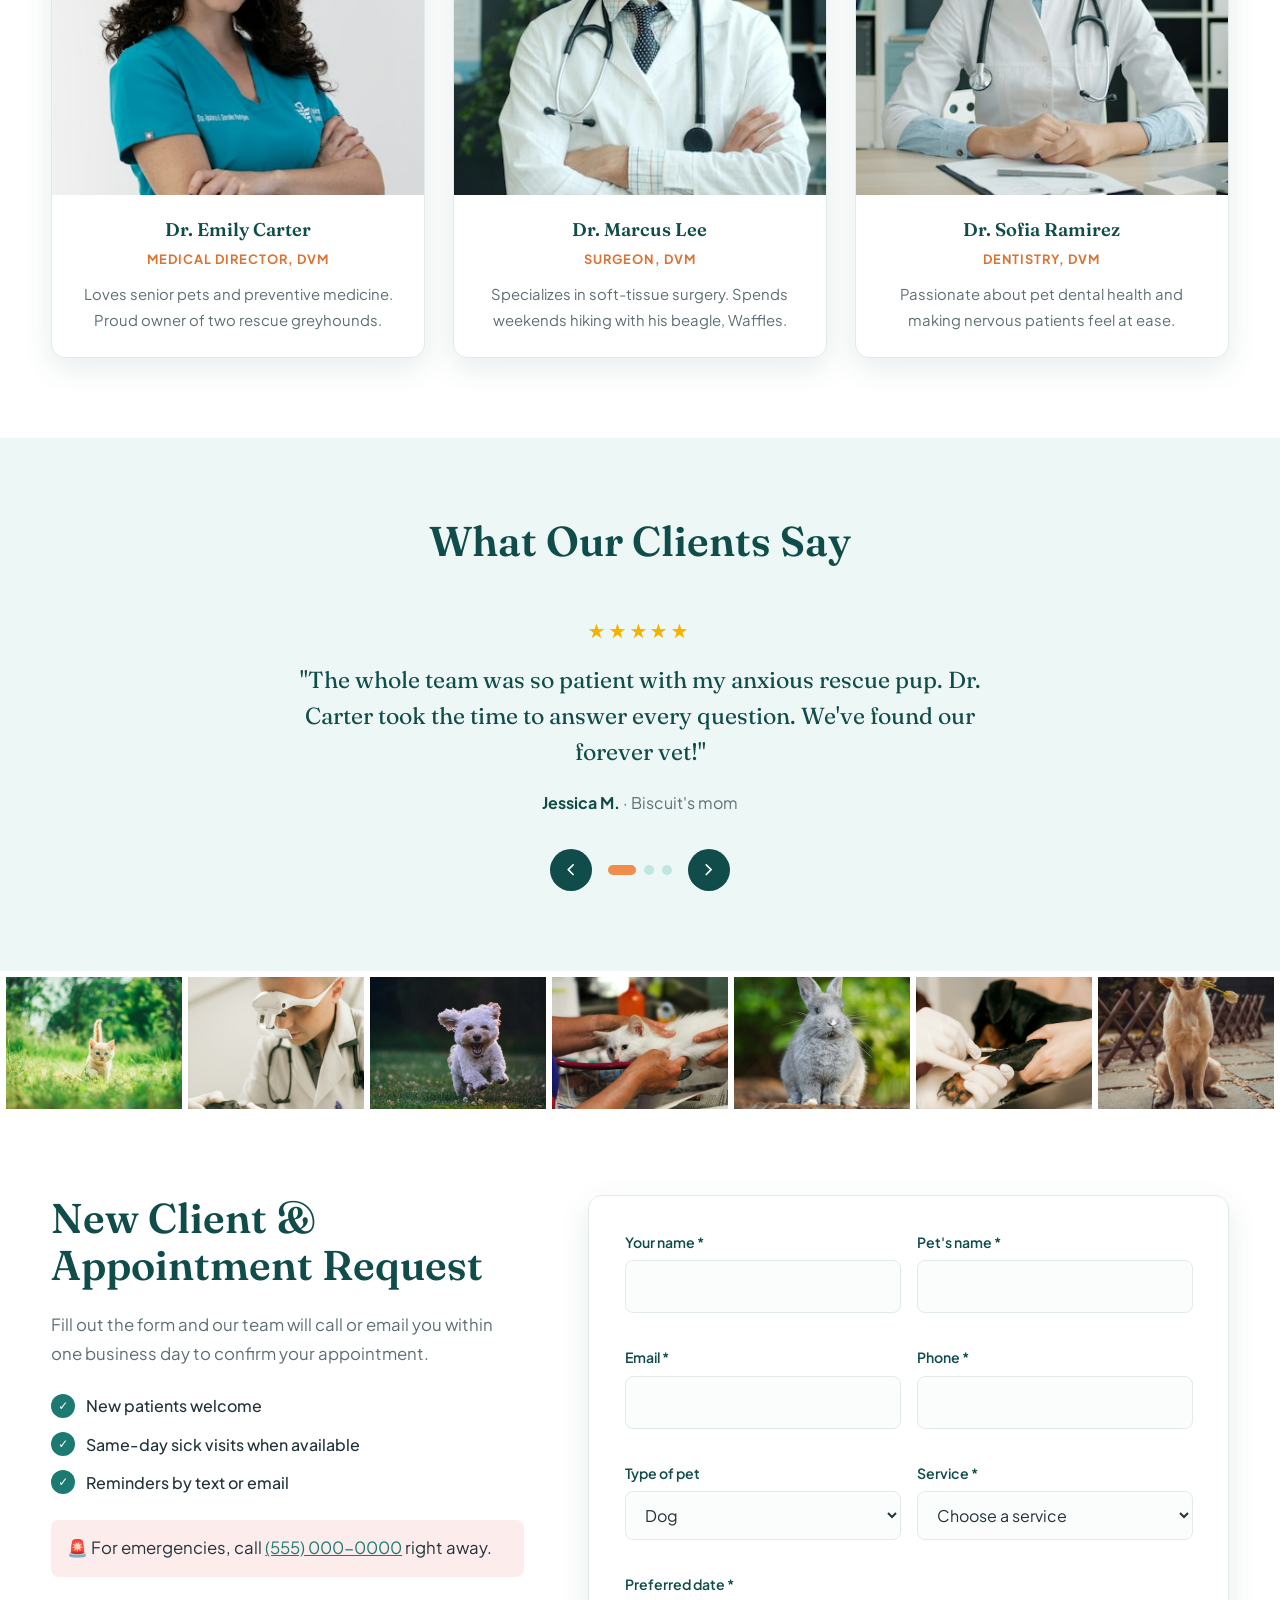
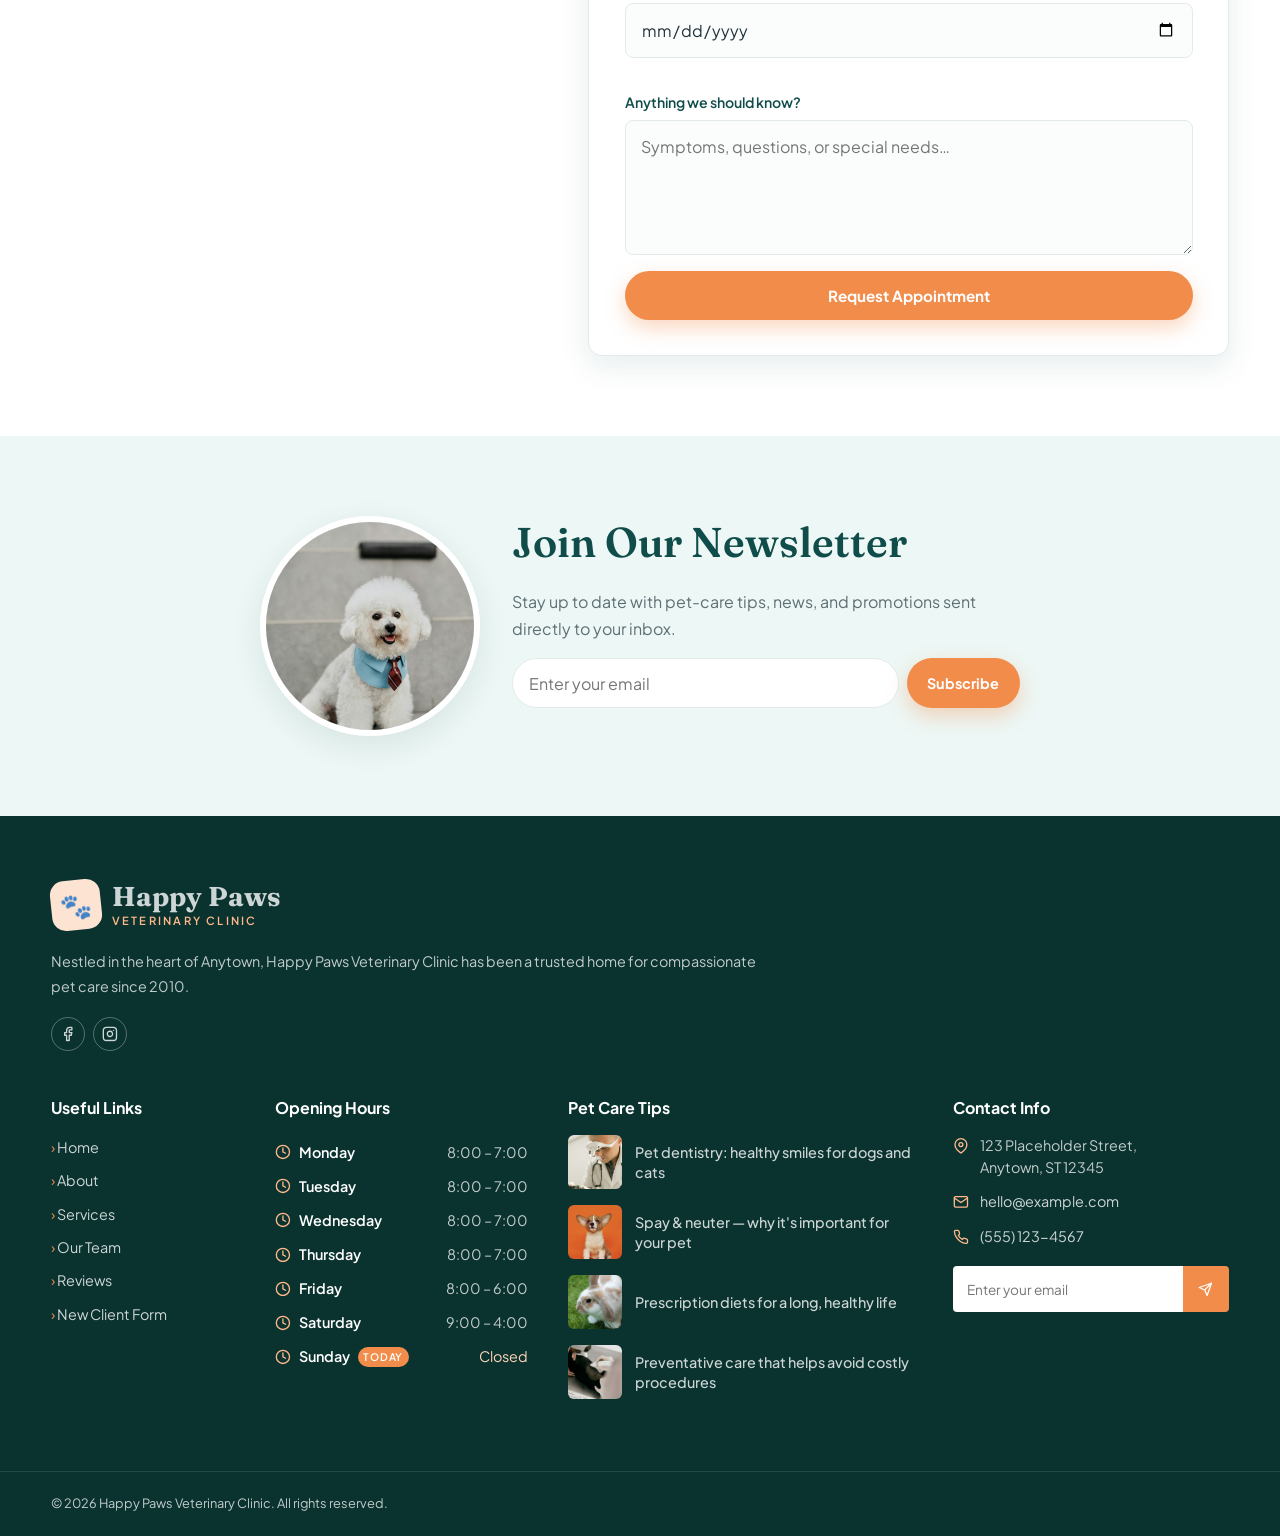
==== commit cdcecb3e: "Add Services page with dropdown nav, new service photos; remove unused images and Unsplash credit" ====
--- a/index.html
+++ b/index.html
@@ -30,6 +30,7 @@
       <symbol id="i-scissors" viewBox="0 0 24 24"><circle cx="6" cy="6" r="3"/><circle cx="6" cy="18" r="3"/><line x1="20" y1="4" x2="8.12" y2="15.88"/><line x1="14.47" y1="14.48" x2="20" y2="20"/><line x1="8.12" y1="8.12" x2="12" y2="12"/></symbol>
       <symbol id="i-left" viewBox="0 0 24 24"><polyline points="15 18 9 12 15 6"/></symbol>
       <symbol id="i-right" viewBox="0 0 24 24"><polyline points="9 18 15 12 9 6"/></symbol>
+      <symbol id="i-down" viewBox="0 0 24 24"><polyline points="6 9 12 15 18 9"/></symbol>
       <symbol id="i-up" viewBox="0 0 24 24"><polyline points="18 15 12 9 6 15"/></symbol>
       <symbol id="i-send" viewBox="0 0 24 24"><line x1="22" y1="2" x2="11" y2="13"/><polygon points="22 2 15 22 11 13 2 9 22 2"/></symbol>
     </defs>
@@ -64,7 +65,18 @@
         <ul class="nav-links" id="navLinks">
           <li><a href="#home">Home</a></li>
           <li><a href="#about">About</a></li>
-          <li><a href="#services">Services</a></li>
+          <li class="has-dropdown">
+            <a href="services.html">Services</a>
+            <button class="dd-toggle" aria-expanded="false" aria-label="Show service list"><svg class="i"><use href="#i-down"/></svg></button>
+            <ul class="dropdown">
+              <li><a href="services.html#wellness">Wellness Exams</a></li>
+              <li><a href="services.html#vaccinations">Vaccinations</a></li>
+              <li><a href="services.html#dental">Dental Care</a></li>
+              <li><a href="services.html#surgery">Surgery</a></li>
+              <li><a href="services.html#emergency">Emergency Care</a></li>
+              <li><a href="services.html#grooming">Grooming</a></li>
+            </ul>
+          </li>
           <li><a href="#team">Our Team</a></li>
           <li><a href="#testimonials">Reviews</a></li>
           <li><a href="#contact">New Client Form</a></li>
@@ -92,7 +104,7 @@
           <p class="hero-kicker">Gentle hands,</p>
           <h1>Modern <span>Medicine</span></h1>
           <p class="hero-sub">Full-service care under one roof</p>
-          <a href="#services" class="btn btn-accent">Explore Services</a>
+          <a href="services.html" class="btn btn-accent">Explore Services</a>
         </div>
       </div>
       <div class="hero-slide">
@@ -156,7 +168,7 @@
       </div>
 
       <div class="container promo-grid">
-        <a href="#contact" class="promo promo-health">
+        <a href="services.html#wellness" class="promo promo-health">
           <div class="promo-text">
             <small>Preventative</small>
             <h3>Health Care</h3>
@@ -166,7 +178,7 @@
           <img src="images/promo-health.jpg" alt="Veterinarian checking a dog on an exam table" />
         </a>
 
-        <a href="#contact" class="promo promo-tall">
+        <a href="services.html#surgery" class="promo promo-tall">
           <div class="promo-text">
             <small>For dogs &amp; cats</small>
             <h3>Spay &amp; Neuter</h3>
@@ -195,30 +207,30 @@
         <div class="services-grid">
           <article class="service">
             <svg class="i"><use href="#i-heart"/></svg>
-            <div><h3>Wellness Exams</h3><p>Head-to-tail checkups to catch problems early and keep your pet healthy year-round.</p></div>
+            <div><h3><a href="services.html#wellness">Wellness Exams</a></h3><p>Head-to-tail checkups to catch problems early and keep your pet healthy year-round.</p></div>
           </article>
           <article class="service">
             <svg class="i"><use href="#i-shield"/></svg>
-            <div><h3>Vaccinations</h3><p>Core and lifestyle vaccines tailored to your pet's age, breed, and daily routine.</p></div>
+            <div><h3><a href="services.html#vaccinations">Vaccinations</a></h3><p>Core and lifestyle vaccines tailored to your pet's age, breed, and daily routine.</p></div>
           </article>
           <article class="service">
             <svg class="i"><use href="#i-smile"/></svg>
-            <div><h3>Dental Care</h3><p>Cleanings, polishing, X-rays, and oral exams for fresh breath and healthy teeth.</p></div>
+            <div><h3><a href="services.html#dental">Dental Care</a></h3><p>Cleanings, polishing, X-rays, and oral exams for fresh breath and healthy teeth.</p></div>
           </article>
           <article class="service">
             <svg class="i"><use href="#i-plus"/></svg>
-            <div><h3>Surgery</h3><p>Spay and neuter, soft-tissue procedures, and careful monitoring through recovery.</p></div>
+            <div><h3><a href="services.html#surgery">Surgery</a></h3><p>Spay and neuter, soft-tissue procedures, and careful monitoring through recovery.</p></div>
           </article>
           <article class="service">
             <svg class="i"><use href="#i-pulse"/></svg>
-            <div><h3>Emergency Care</h3><p>Fast, calm help when it matters most. Our emergency line is open 24/7.</p></div>
+            <div><h3><a href="services.html#emergency">Emergency Care</a></h3><p>Fast, calm help when it matters most. Our emergency line is open 24/7.</p></div>
           </article>
           <article class="service">
             <svg class="i"><use href="#i-scissors"/></svg>
-            <div><h3>Grooming</h3><p>Baths, trims, nail care, and a little pampering so they look and feel their best.</p></div>
-          </article>
-        </div>
-        <a href="#contact" class="btn btn-ghost">Book a Service</a>
+            <div><h3><a href="services.html#grooming">Grooming</a></h3><p>Baths, trims, nail care, and a little pampering so they look and feel their best.</p></div>
+          </article>
+        </div>
+        <a href="services.html" class="btn btn-ghost">View All Services</a>
       </div>
     </section>
 
@@ -373,7 +385,7 @@
       </div>
     </section>
 
-    <!-- ========== Newsletter + partners ========== -->
+    <!-- ========== Newsletter ========== -->
     <section class="section section-tint newsletter-section">
       <div class="container newsletter-grid">
         <div class="newsletter">
@@ -388,13 +400,6 @@
             <p class="subscribe-msg" role="status" aria-live="polite"></p>
           </div>
         </div>
-        <div class="partners">
-          <h2>Our Partners</h2>
-          <p>Trusted food and pharmacy brands we carry.</p>
-          <div class="partner-logos">
-            <span>Partner logo</span><span>Partner logo</span><span>Partner logo</span>
-          </div>
-        </div>
       </div>
     </section>
   </main>
@@ -417,7 +422,7 @@
           <ul class="footer-links">
             <li><a href="#home">Home</a></li>
             <li><a href="#about">About</a></li>
-            <li><a href="#services">Services</a></li>
+            <li><a href="services.html">Services</a></li>
             <li><a href="#team">Our Team</a></li>
             <li><a href="#testimonials">Reviews</a></li>
             <li><a href="#contact">New Client Form</a></li>
@@ -462,7 +467,6 @@
     <div class="footer-bottom">
       <div class="container footer-bottom-inner">
         <p>© <span id="year"></span> Happy Paws Veterinary Clinic. All rights reserved.</p>
-        <p>Photos from <a href="https://unsplash.com" target="_blank" rel="noopener">Unsplash</a></p>
       </div>
     </div>
   </footer>
--- a/style.css
+++ b/style.css
@@ -93,7 +93,7 @@
 .navbar.scrolled { box-shadow: 0 6px 20px rgba(0,0,0,.18); }
 .nav-inner { display: flex; align-items: center; justify-content: center; height: 100%; }
 .nav-logo { display: none; color: var(--white); text-decoration: none; font-family: var(--font-head); font-weight: 700; font-size: 1.2rem; }
-.nav-links { list-style: none; display: flex; gap: 2.2rem; margin: 0; padding: 0; }
+.nav-links { list-style: none; display: flex; align-items: center; gap: 2.2rem; margin: 0; padding: 0; }
 .nav-links a { color: var(--white); text-decoration: none; font-weight: 600; font-size: .85rem; text-transform: uppercase; letter-spacing: .06em; padding: .3rem 0; border-bottom: 2px solid transparent; transition: color .2s, border-color .2s; }
 .nav-links a:hover, .nav-links a.active { color: #ffd6b8; border-bottom-color: var(--accent); }
 
@@ -252,8 +252,9 @@
 .error { color: var(--error); font-size: .8rem; min-height: 1em; margin-top: .25rem; }
 .form-success { margin-top: 1rem; padding: 1rem 1.25rem; border-radius: var(--radius-sm); background: var(--teal-50); color: var(--teal-900); border: 1px solid var(--teal-200); font-weight: 500; }
 
-/* ---------- Newsletter + partners ---------- */
-.newsletter-grid { display: grid; grid-template-columns: 1.3fr 1fr; gap: 3rem; align-items: center; }
+/* ---------- Newsletter ---------- */
+.newsletter-grid { display: flex; justify-content: center; }
+.newsletter { max-width: 760px; }
 .newsletter { display: grid; grid-template-columns: 220px 1fr; gap: 2rem; align-items: center; }
 .newsletter img { width: 220px; height: 220px; border-radius: 50%; object-fit: cover; border: 6px solid var(--white); box-shadow: var(--shadow); }
 .newsletter p { color: var(--muted); }
@@ -261,13 +262,6 @@
 .newsletter-form input { flex: 1; min-width: 0; font: inherit; padding: .65rem 1rem; border: 1.5px solid var(--border); border-radius: 999px; background: var(--white); }
 .newsletter-form input:focus { outline: none; border-color: var(--teal-500); }
 .subscribe-msg { font-size: .85rem; margin: .5rem 0 0; min-height: 1.2em; }
-.partners { text-align: center; }
-.partners p { color: var(--muted); }
-.partner-logos { display: grid; grid-template-columns: repeat(3, 1fr); gap: 1rem; }
-.partner-logos span {
-  display: grid; place-items: center; height: 80px; border-radius: var(--radius-sm);
-  border: 2px dashed var(--teal-200); color: var(--muted); font-size: .8rem; background: var(--white);
-}
 
 /* ---------- Footer ---------- */
 .footer { background: var(--teal-950); color: rgba(255,255,255,.75); padding-top: 4rem; font-size: .9rem; }
@@ -313,6 +307,86 @@
 .to-top.show { opacity: 1; visibility: visible; transform: none; }
 .to-top:hover { background: var(--accent-dark); }
 
+/* ---------- Services dropdown (nav) ---------- */
+.has-dropdown { position: relative; display: flex; align-items: center; gap: .15rem; }
+.dd-toggle { background: none; border: none; color: var(--white); cursor: pointer; padding: .2rem; display: grid; place-items: center; transition: transform .2s; }
+.dd-toggle .i { width: 16px; height: 16px; }
+.dropdown {
+  list-style: none; margin: 0; padding: .5rem 0;
+  position: absolute; top: calc(100% + 14px); left: -1rem; min-width: 220px;
+  background: var(--white); border-radius: 10px; box-shadow: 0 18px 40px rgba(0,0,0,.18);
+  opacity: 0; visibility: hidden; transform: translateY(8px);
+  transition: opacity .2s, transform .2s, visibility .2s;
+}
+.dropdown::before { content: ""; position: absolute; top: -14px; left: 0; right: 0; height: 14px; } /* hover bridge */
+.dropdown a {
+  display: block; padding: .6rem 1.2rem; color: var(--text) !important;
+  text-transform: none !important; letter-spacing: 0 !important; font-size: .92rem !important;
+  border-bottom: none !important;
+}
+.dropdown a:hover { background: var(--teal-50); color: var(--teal-700) !important; }
+.has-dropdown:hover .dropdown, .has-dropdown:focus-within .dropdown, .has-dropdown.open .dropdown {
+  opacity: 1; visibility: visible; transform: none;
+}
+.has-dropdown:hover .dd-toggle, .has-dropdown.open .dd-toggle { transform: rotate(180deg); }
+.nav-links a.current { color: #ffd6b8; border-bottom-color: var(--accent); }
+.service h3 a { color: inherit; text-decoration: none; }
+.service h3 a:hover { color: #ffd6b8; }
+
+/* ---------- Services page ---------- */
+.page-hero {
+  color: var(--white); text-align: center; padding: 5rem 0 4.5rem;
+  background: linear-gradient(rgba(10,51,48,.82), rgba(10,51,48,.9)), url("images/service-grooming.jpg") center 30% / cover;
+}
+.page-hero h1 { color: var(--white); font-size: clamp(2.4rem, 5vw, 3.6rem); margin-bottom: .6rem; }
+.page-hero p { max-width: 620px; margin: 0 auto; color: rgba(255,255,255,.85); font-size: 1.1rem; }
+.page-hero .breadcrumb { font-size: .85rem; letter-spacing: .06em; text-transform: uppercase; margin-bottom: 1rem; color: rgba(255,255,255,.7); }
+.breadcrumb a { color: #ffd6b8; text-decoration: none; }
+
+.service-jump { background: var(--teal-50); border-bottom: 1px solid var(--border); }
+.service-jump-inner { display: flex; justify-content: center; flex-wrap: wrap; gap: .6rem; padding: 1.1rem 0; }
+.service-jump a {
+  display: inline-flex; align-items: center; gap: .45rem; padding: .5rem 1rem; border-radius: 999px;
+  background: var(--white); border: 1px solid var(--border); color: var(--teal-900);
+  text-decoration: none; font-weight: 600; font-size: .9rem; transition: background .2s, color .2s, border-color .2s;
+}
+.service-jump a .i { color: var(--accent); }
+.service-jump a:hover { background: var(--teal-900); border-color: var(--teal-900); color: var(--white); }
+
+.service-detail { padding: 5rem 0; scroll-margin-top: calc(var(--nav-h) + 10px); }
+.service-detail.alt { background: var(--teal-50); }
+.service-detail-inner { display: grid; grid-template-columns: 1fr 1.15fr; gap: 3.5rem; align-items: start; }
+.service-detail.alt .service-detail-inner > img { order: 2; }
+.service-detail-inner > img {
+  width: 100%; aspect-ratio: 4 / 3; object-fit: cover; border-radius: var(--radius);
+  box-shadow: var(--shadow); position: sticky; top: calc(var(--nav-h) + 2rem);
+}
+.service-body p { color: var(--muted); }
+.service-body h2 { margin-bottom: .8rem; }
+.service-body h3 { font-family: var(--font-body); font-weight: 700; font-size: 1.05rem; margin: 1.6rem 0 .8rem; }
+.service-body .btn { margin-top: .6rem; }
+.service-tag {
+  display: inline-flex; align-items: center; gap: .4rem; margin-bottom: .9rem;
+  font-size: .75rem; font-weight: 700; letter-spacing: .1em; text-transform: uppercase;
+  color: var(--accent-dark); background: var(--peach); padding: .35em .9em; border-radius: 999px;
+}
+.service-tag.tag-urgent { background: #fdecec; color: #c0392b; }
+.check-list { list-style: none; padding: 0; margin: 0 0 1.4rem; display: grid; gap: .55rem; }
+.check-list li { position: relative; padding-left: 1.9rem; }
+.check-list li::before {
+  content: ""; position: absolute; left: 0; top: .2em; width: 1.25rem; height: 1.25rem; border-radius: 50%;
+  background: var(--teal-700) url("data:image/svg+xml,%3Csvg xmlns='http://www.w3.org/2000/svg' viewBox='0 0 24 24' fill='none' stroke='white' stroke-width='3.5' stroke-linecap='round' stroke-linejoin='round'%3E%3Cpolyline points='20 6 9 17 4 12'/%3E%3C/svg%3E") center / 62% no-repeat;
+}
+.check-list.urgent li::before { background-color: #d64545; }
+.btn-urgent { background: #d64545; color: var(--white); box-shadow: 0 8px 20px rgba(214,69,69,.3); }
+.btn-urgent:hover { background: #b83232; }
+
+.cta-band { background: var(--teal-900); color: var(--white); padding: 3.5rem 0; }
+.cta-inner { display: flex; justify-content: space-between; align-items: center; gap: 2rem; flex-wrap: wrap; }
+.cta-band h2 { color: var(--white); margin-bottom: .3rem; }
+.cta-band p { margin: 0; color: rgba(255,255,255,.8); }
+.cta-actions { display: flex; gap: .8rem; flex-wrap: wrap; }
+
 /* ---------- Scroll reveal ---------- */
 .reveal { opacity: 0; transform: translateY(24px); transition: opacity .7s ease, transform .7s ease; }
 .reveal.visible { opacity: 1; transform: none; }
@@ -328,7 +402,6 @@
   .gallery { grid-template-columns: repeat(4, 1fr); }
   .gallery img:nth-child(n+5) { display: none; }
   .footer-grid { grid-template-columns: 1fr 1fr; }
-  .newsletter-grid { grid-template-columns: 1fr; }
 }
 
 @media (max-width: 860px) {
@@ -342,6 +415,9 @@
   .team-grid { grid-template-columns: 1fr 1fr; }
   .contact-grid { grid-template-columns: 1fr; gap: 2rem; }
   .services { background-attachment: scroll; }
+  .service-detail-inner { grid-template-columns: 1fr; gap: 2rem; }
+  .service-detail.alt .service-detail-inner > img { order: 0; }
+  .service-detail-inner > img { position: static; }
 }
 
 @media (max-width: 760px) {
@@ -355,7 +431,7 @@
     padding: .5rem 0 1rem; box-shadow: 0 12px 24px rgba(0,0,0,.2);
     max-height: 0; overflow: hidden; visibility: hidden; transition: max-height .3s, visibility .3s;
   }
-  .nav-links.open { max-height: 480px; visibility: visible; }
+  .nav-links.open { max-height: 900px; visibility: visible; }
   .nav-links li { text-align: center; }
   .nav-links a { display: inline-block; padding: .8rem 0; }
 
@@ -373,6 +449,20 @@
   .newsletter img { width: 160px; height: 160px; }
   .footer-grid { grid-template-columns: 1fr; }
   .hero-arrow { width: 30px; height: 46px; }
+  .has-dropdown { flex-wrap: wrap; justify-content: center; }
+  .dropdown {
+    position: static; width: 100%; min-width: 0; box-shadow: none; border-radius: 0;
+    background: rgba(0,0,0,.15); padding: 0; transform: none; opacity: 1;
+    max-height: 0; overflow: hidden; visibility: hidden; transition: max-height .3s, visibility .3s;
+  }
+  .has-dropdown:hover .dropdown, .has-dropdown:focus-within .dropdown { max-height: 0; visibility: hidden; }
+  .has-dropdown.open .dropdown { max-height: 400px; visibility: visible; }
+  .has-dropdown:hover .dd-toggle { transform: none; }
+  .has-dropdown.open .dd-toggle { transform: rotate(180deg); }
+  .dropdown a { color: rgba(255,255,255,.85) !important; padding: .6rem 0; }
+  .dropdown a:hover { background: transparent; color: #ffd6b8 !important; }
+  .dd-toggle { padding: .6rem; }
+  .service-detail { padding: 3.5rem 0; }
   .hero-content { padding-inline: 1.6rem; }
 }
 
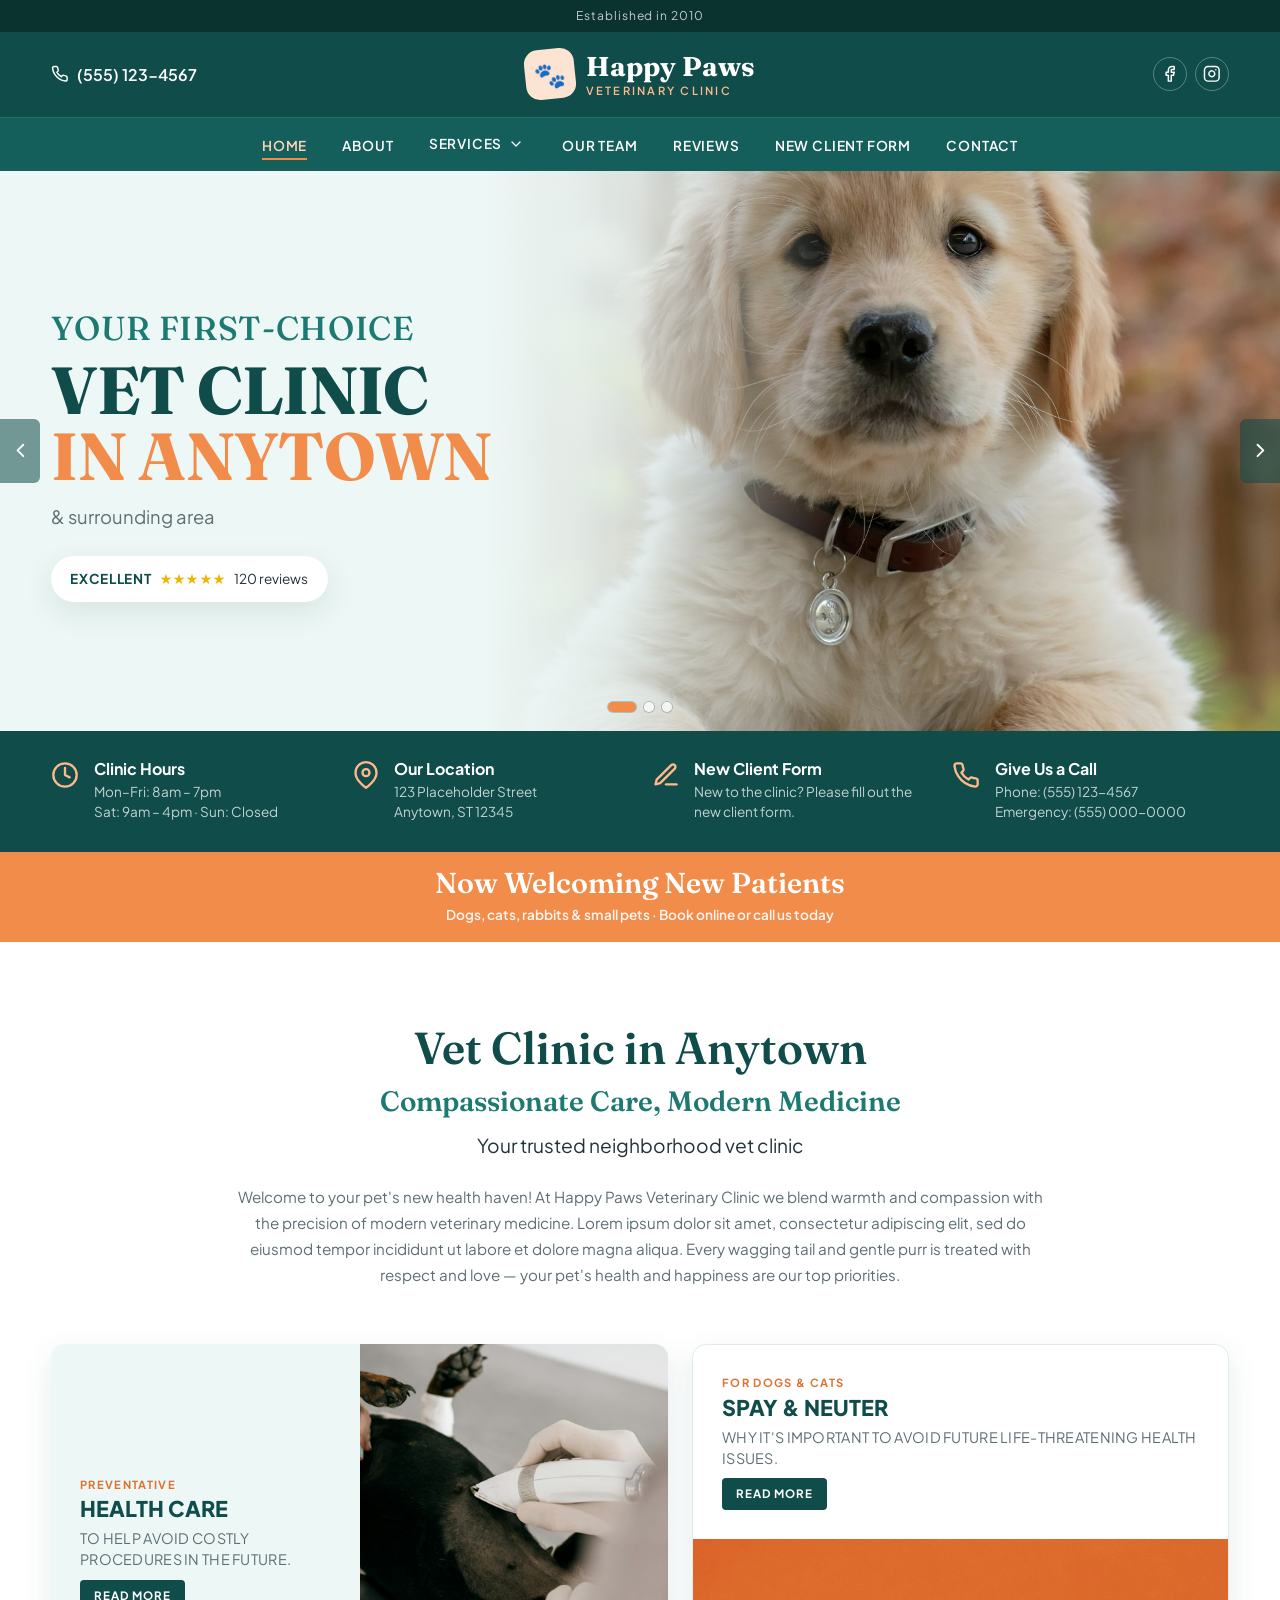
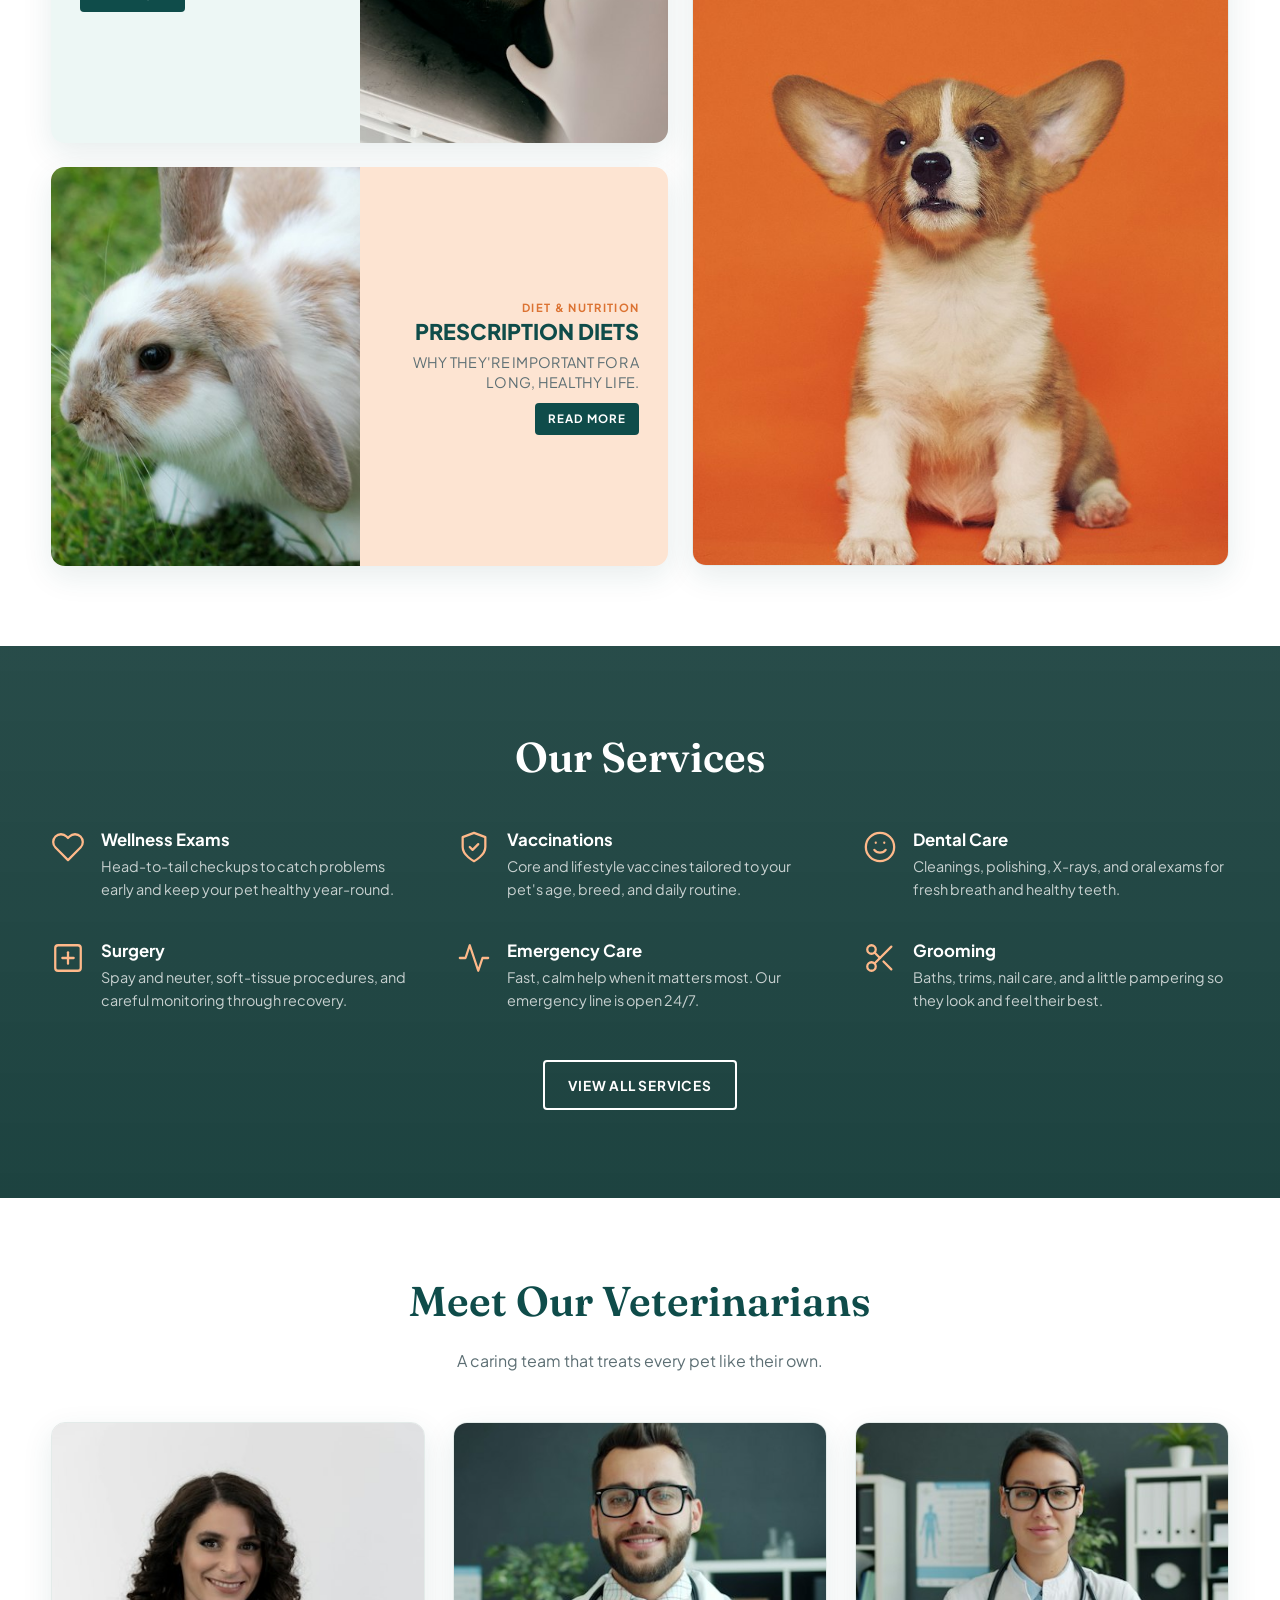
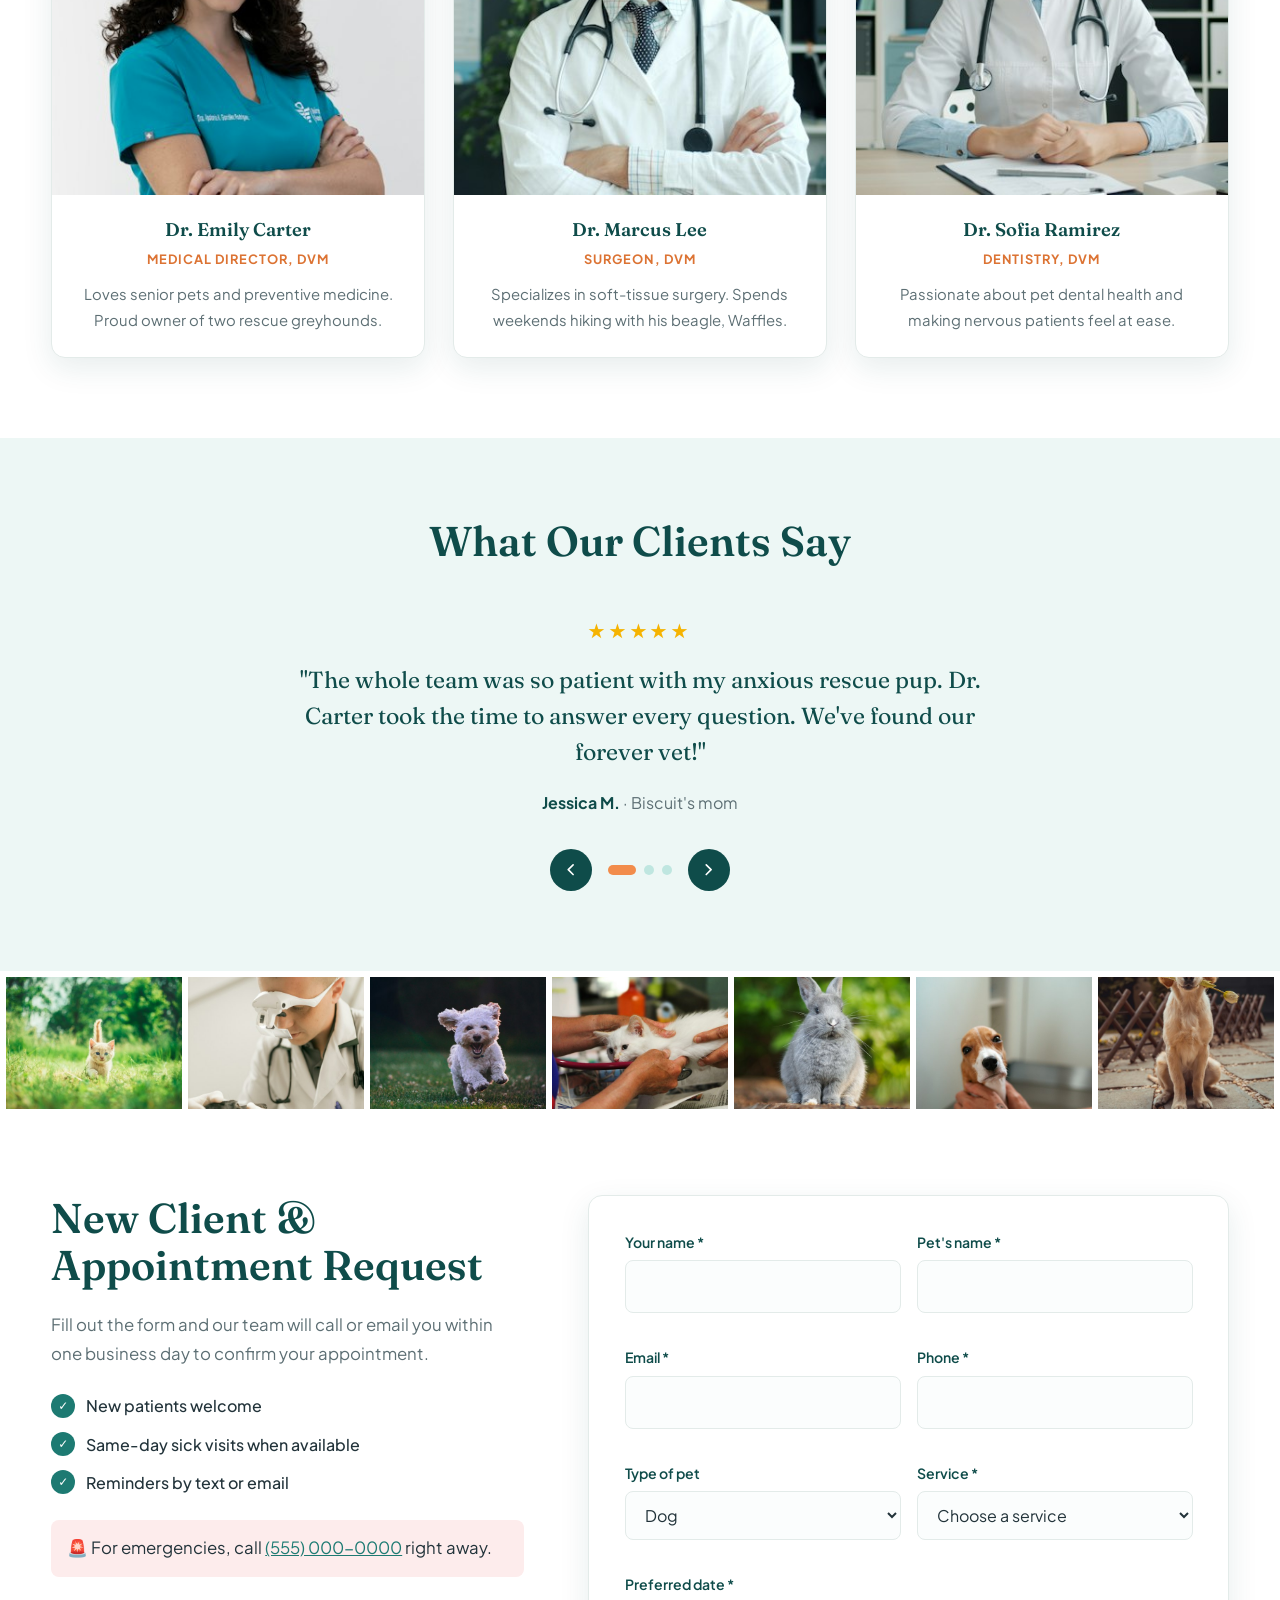
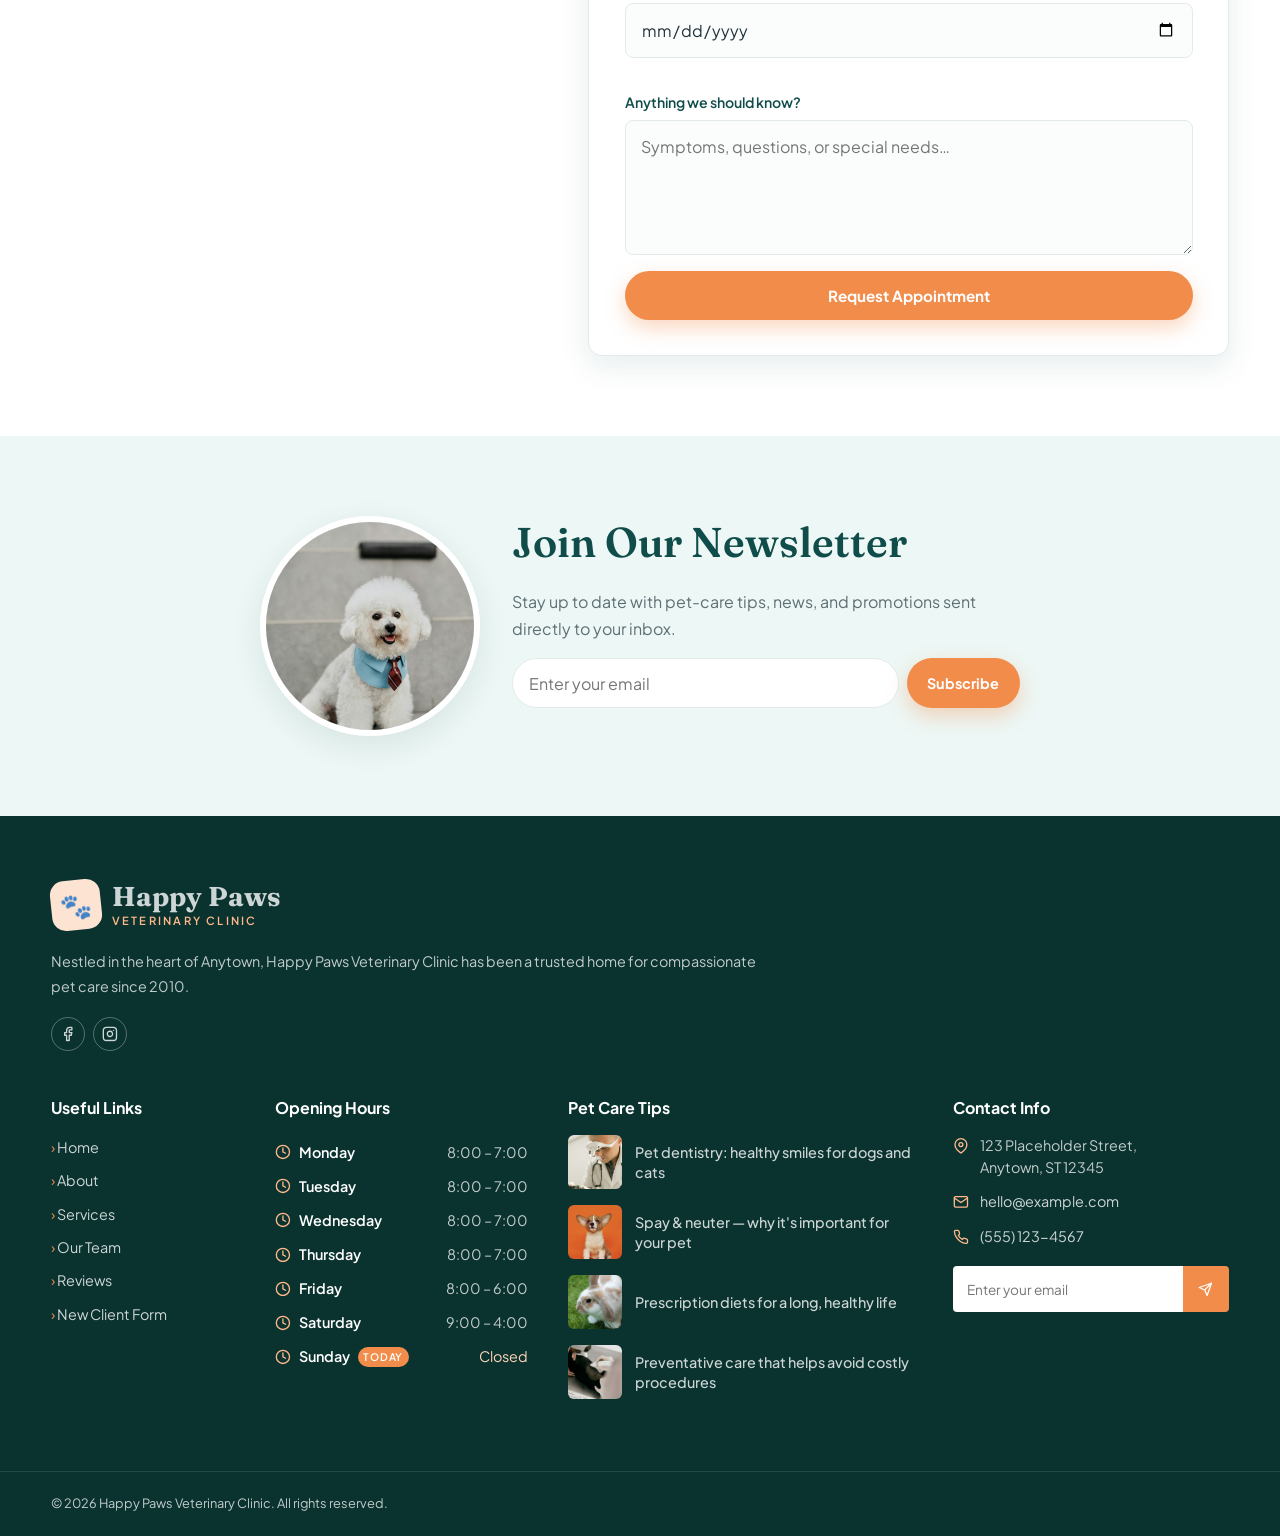
==== commit 65ab9e16: "vaccination services edit" ====
--- a/index.html
+++ b/index.html
@@ -310,7 +310,7 @@
       <img src="images/gallery-3.jpg" alt="Fluffy white puppy running on grass" />
       <img src="images/gallery-4.jpg" alt="White kitten being examined" />
       <img src="images/gallery-5.jpg" alt="Gray rabbit sitting on a log" />
-      <img src="images/gallery-6.jpg" alt="Veterinarian treating a dog's paw" />
+      <img src="images/gallery-6.jpg" alt="Beagle puppy being held gently by a vet" />
       <img src="images/gallery-7.jpg" alt="Labrador holding a tulip in its mouth" />
     </section>
 
